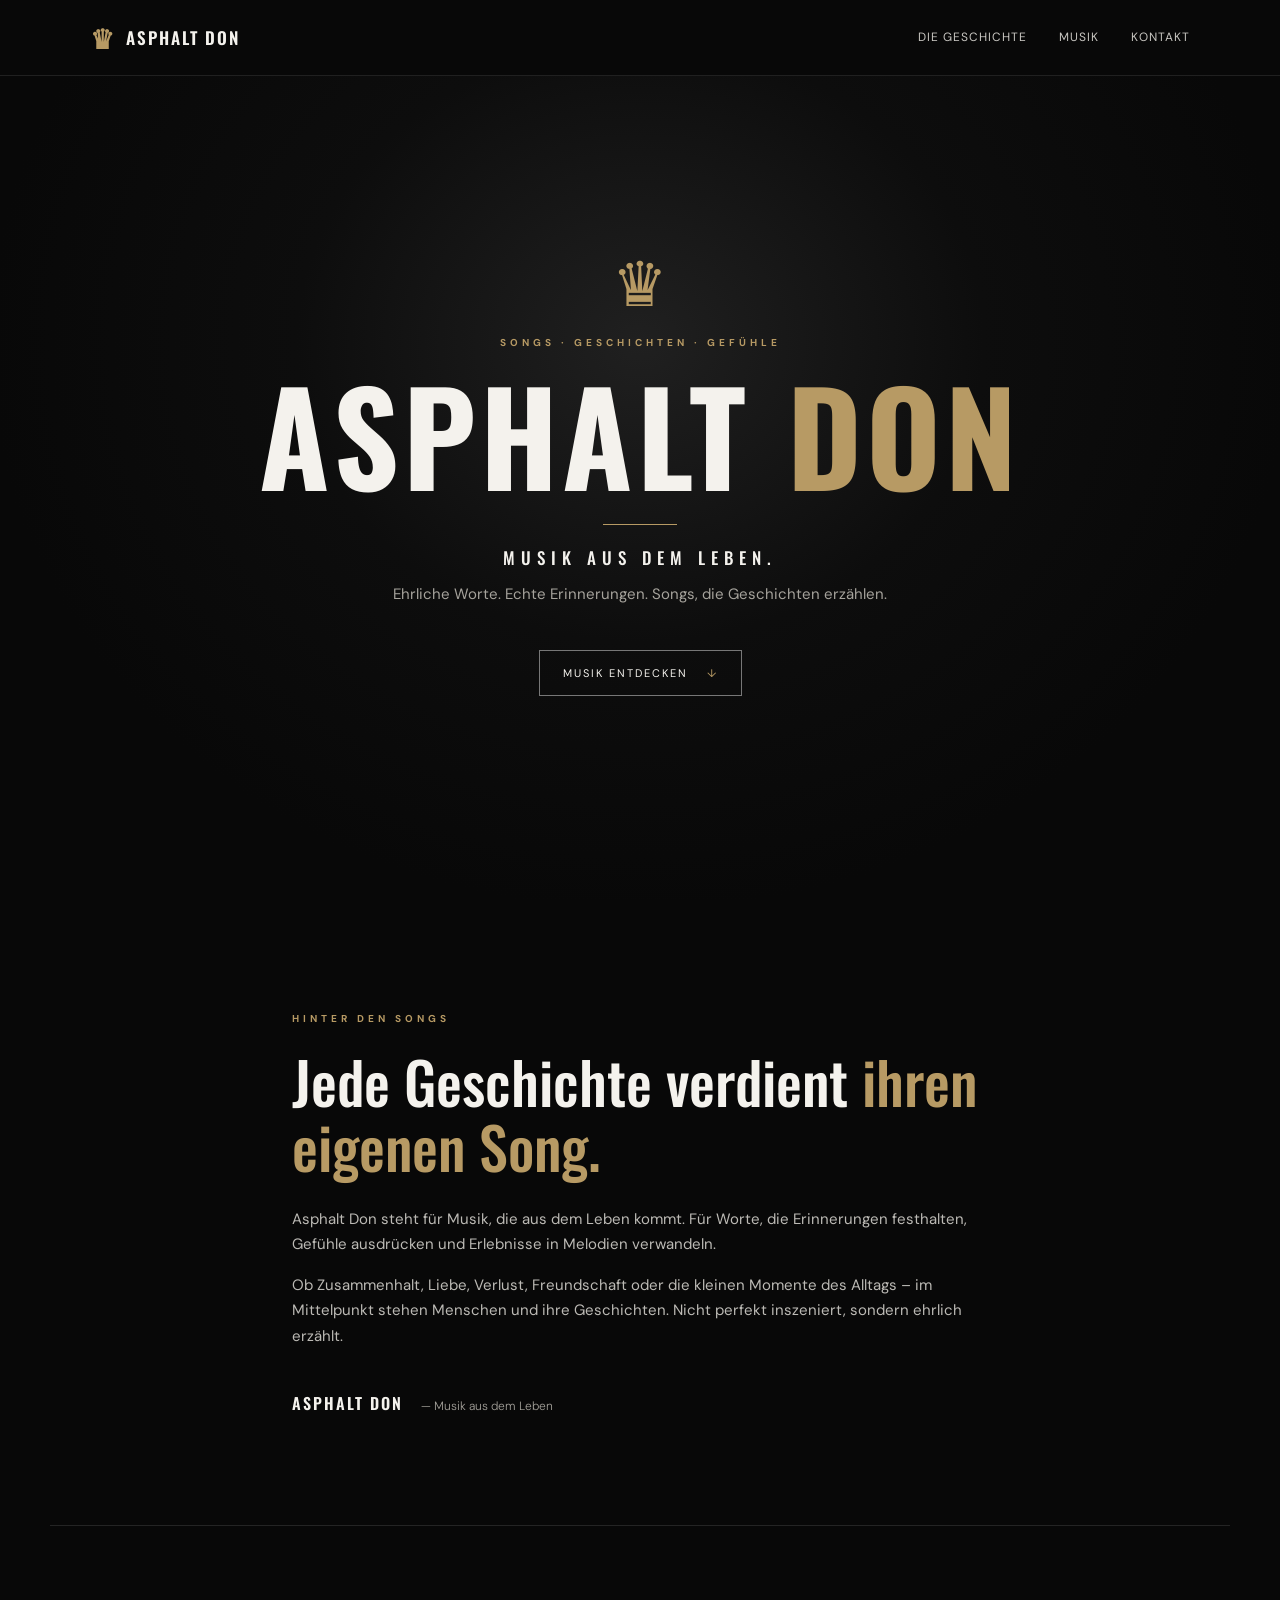
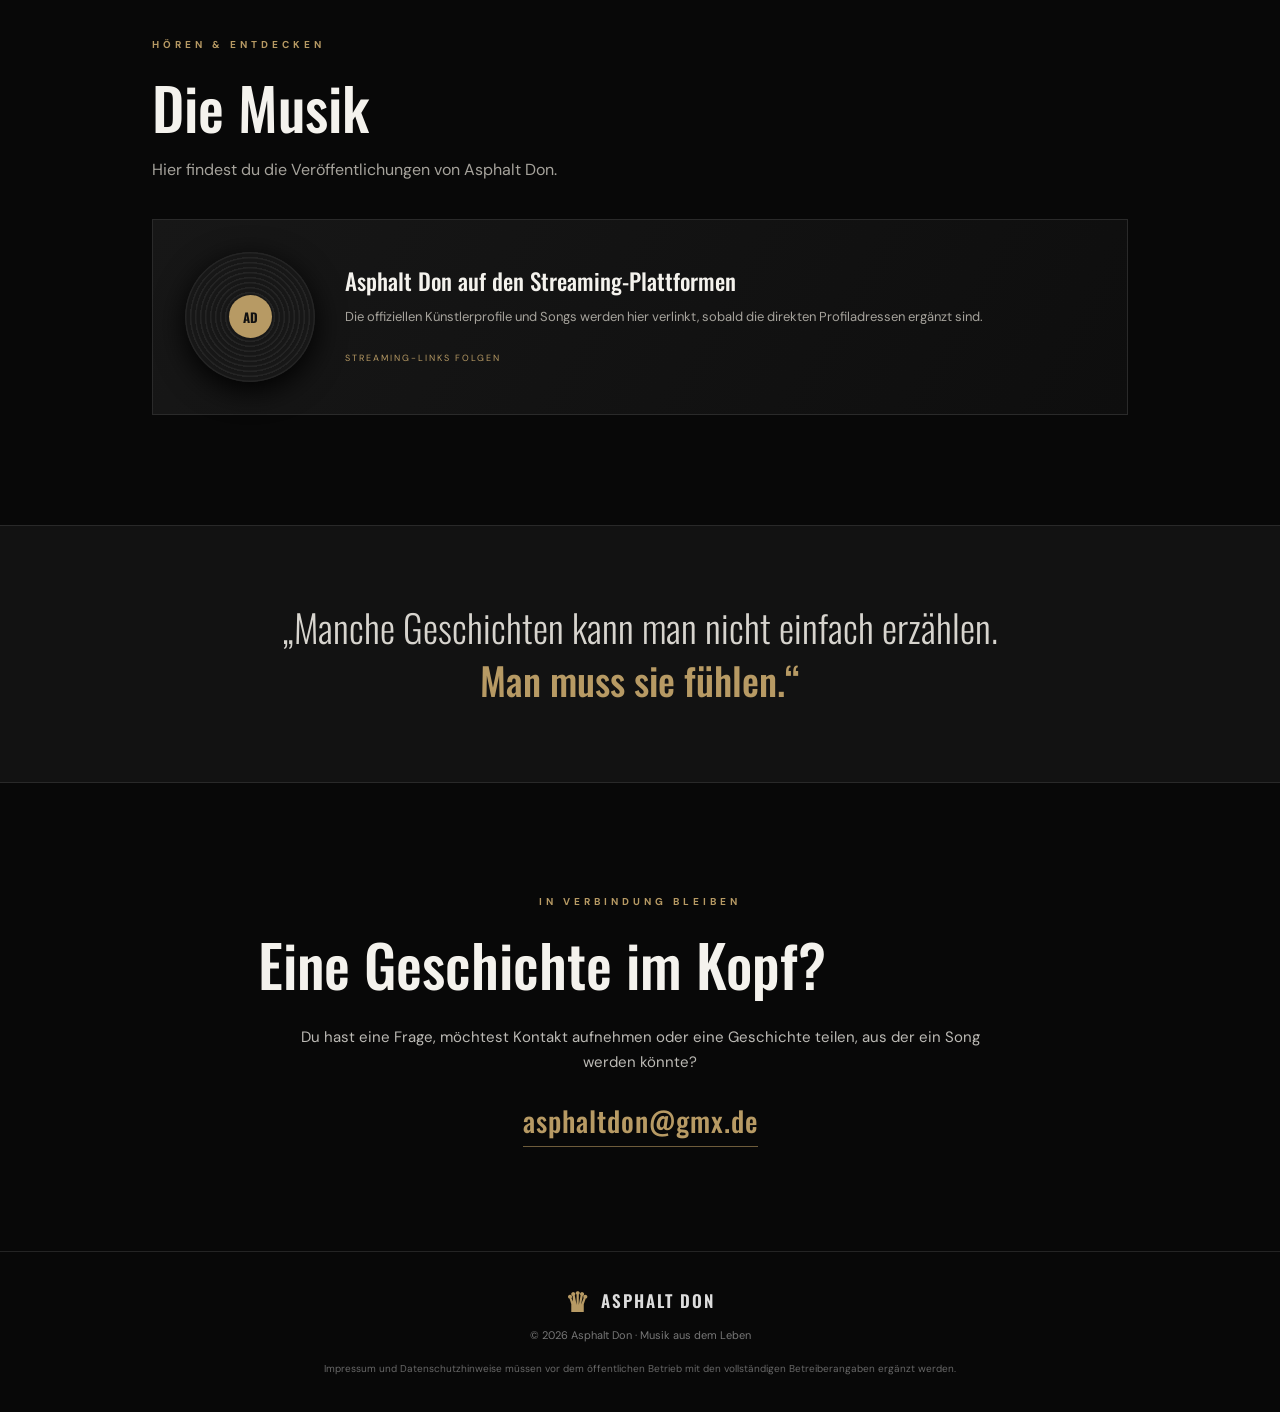
==== index.html @ 59b5da38 "Add files via upload" ====
<!doctype html>
<html lang="de">
<head>
  <meta charset="utf-8">
  <meta name="viewport" content="width=device-width, initial-scale=1">
  <title>Asphalt Don – Musik aus dem Leben</title>
  <meta name="description" content="Asphalt Don – Musik aus dem Leben. Ehrliche deutsche Songs über Geschichten, Menschen, Erinnerungen und das echte Leben.">
  <meta name="robots" content="index,follow">
  <meta name="theme-color" content="#080808">
  <link rel="canonical" href="https://DEINE-DOMAIN.de/">
  <link rel="stylesheet" href="style.css">
  <meta property="og:type" content="website">
  <meta property="og:title" content="Asphalt Don – Musik aus dem Leben">
  <meta property="og:description" content="Ehrliche Songs. Echte Geschichten. Musik aus dem Leben.">
  <meta property="og:locale" content="de_DE">
  <script type="application/ld+json">
  {
    "@context": "https://schema.org",
    "@type": "MusicGroup",
    "name": "Asphalt Don",
    "description": "Deutsche Songs und Songwriting – Musik aus dem Leben.",
    "email": "asphaltdon@gmx.de"
  }
  </script>
</head>
<body>
  <header class="topbar">
    <a class="brand" href="#start" aria-label="Asphalt Don Startseite">
      <span class="crown" aria-hidden="true">♛</span><span>ASPHALT DON</span>
    </a>
    <nav aria-label="Hauptnavigation">
      <a href="#geschichte">Die Geschichte</a>
      <a href="#musik">Musik</a>
      <a href="#kontakt">Kontakt</a>
    </nav>
  </header>

  <main>
    <section class="hero" id="start">
      <div class="hero-mark" aria-hidden="true">♛</div>
      <p class="eyebrow">SONGS · GESCHICHTEN · GEFÜHLE</p>
      <h1>ASPHALT <span>DON</span></h1>
      <div class="rule"></div>
      <p class="claim">MUSIK AUS DEM LEBEN.</p>
      <p class="intro">Ehrliche Worte. Echte Erinnerungen. Songs, die Geschichten erzählen.</p>
      <a class="outline-button" href="#musik">Musik entdecken <span>↓</span></a>
    </section>

    <section class="story section" id="geschichte">
      <p class="eyebrow">HINTER DEN SONGS</p>
      <h2>Jede Geschichte verdient <em>ihren eigenen Song.</em></h2>
      <p>Asphalt Don steht für Musik, die aus dem Leben kommt. Für Worte, die Erinnerungen festhalten, Gefühle ausdrücken und Erlebnisse in Melodien verwandeln.</p>
      <p>Ob Zusammenhalt, Liebe, Verlust, Freundschaft oder die kleinen Momente des Alltags – im Mittelpunkt stehen Menschen und ihre Geschichten. Nicht perfekt inszeniert, sondern ehrlich erzählt.</p>
      <div class="signature">ASPHALT DON <span>— Musik aus dem Leben</span></div>
    </section>

    <section class="music section" id="musik">
      <p class="eyebrow">HÖREN & ENTDECKEN</p>
      <h2>Die Musik</h2>
      <p class="section-lead">Hier findest du die Veröffentlichungen von Asphalt Don.</p>
      <div class="music-panel">
        <div class="vinyl" aria-hidden="true"><span>AD</span></div>
        <div>
          <h3>Asphalt Don auf den Streaming-Plattformen</h3>
          <p>Die offiziellen Künstlerprofile und Songs werden hier verlinkt, sobald die direkten Profiladressen ergänzt sind.</p>
          <span class="coming">STREAMING-LINKS FOLGEN</span>
        </div>
      </div>
    </section>

    <section class="quote-band">
      <p>„Manche Geschichten kann man nicht einfach erzählen.<br><strong>Man muss sie fühlen.“</strong></p>
    </section>

    <section class="contact section" id="kontakt">
      <p class="eyebrow">IN VERBINDUNG BLEIBEN</p>
      <h2>Eine Geschichte im Kopf?</h2>
      <p>Du hast eine Frage, möchtest Kontakt aufnehmen oder eine Geschichte teilen, aus der ein Song werden könnte?</p>
      <a class="mail-link" href="mailto:asphaltdon@gmx.de">asphaltdon@gmx.de</a>
    </section>
  </main>

  <footer>
    <a class="brand footer-brand" href="#start"><span class="crown">♛</span><span>ASPHALT DON</span></a>
    <p>© <span id="year">2026</span> Asphalt Don · Musik aus dem Leben</p>
    <p class="footer-note">Impressum und Datenschutzhinweise müssen vor dem öffentlichen Betrieb mit den vollständigen Betreiberangaben ergänzt werden.</p>
  </footer>
  <script>document.getElementById("year").textContent = new Date().getFullYear();</script>
</body>
</html>
---- style.css ----
@import url('https://fonts.googleapis.com/css2?family=DM+Sans:wght@300;400;500;600;700&family=Oswald:wght@400;500;600;700&display=swap');
:root{color-scheme:dark;--bg:#080808;--panel:#111;--white:#f4f2ed;--muted:#a6a39c;--line:#343434;--gold:#b79a64}
*{box-sizing:border-box}html{scroll-behavior:smooth}body{margin:0;background:var(--bg);color:var(--white);font-family:"DM Sans",Arial,sans-serif;line-height:1.7}
a{color:inherit;text-decoration:none}.topbar{height:76px;padding:0 7vw;display:flex;align-items:center;justify-content:space-between;border-bottom:1px solid #202020;background:#080808;position:absolute;top:0;left:0;right:0;z-index:2}
.brand{display:flex;align-items:center;gap:10px;font:600 17px "Oswald",sans-serif;letter-spacing:2px}.crown{color:var(--gold);font-size:27px;line-height:1}
nav{display:flex;gap:32px;font-size:12px;letter-spacing:1px;text-transform:uppercase;color:#c8c6c1}nav a:hover,.mail-link:hover{color:var(--gold)}
.hero{min-height:760px;height:100vh;max-height:980px;display:flex;flex-direction:column;align-items:center;justify-content:center;text-align:center;padding:120px 24px 70px;background:radial-gradient(ellipse at 50% 38%,#202020 0%,#0d0d0d 38%,#080808 72%)}
.hero-mark{font-size:62px;color:var(--gold);line-height:1;margin-bottom:18px}.eyebrow{font-size:10px;letter-spacing:4px;color:var(--gold);font-weight:700;margin:0 0 22px}
h1,h2,h3,p{margin-top:0}h1{font:700 clamp(56px,10vw,132px)/.95 "Oswald",sans-serif;letter-spacing:4px;margin:0}h1 span{color:var(--gold)}.rule{width:74px;height:1px;background:var(--gold);margin:30px auto 20px}.claim{font:500 17px "Oswald",sans-serif;letter-spacing:6px;margin-bottom:12px}.intro{color:var(--muted);font-size:15px;max-width:520px}
.outline-button{margin-top:27px;border:1px solid #777;padding:13px 23px;font-size:11px;letter-spacing:2px;text-transform:uppercase;transition:.2s}.outline-button:hover{border-color:var(--gold);color:var(--gold)}.outline-button span{padding-left:14px;color:var(--gold)}
.section{padding:110px max(8vw,24px);max-width:1180px;margin:auto}.story{max-width:900px}.section h2{font:500 clamp(34px,5vw,58px)/1.12 "Oswald",sans-serif;max-width:780px;margin-bottom:28px}.section h2 em{font-style:normal;color:var(--gold)}.story>p:not(.eyebrow),.contact>p:not(.eyebrow){max-width:730px;color:#bcbab5;font-size:15px}
.signature{margin-top:42px;font:600 16px "Oswald",sans-serif;letter-spacing:2px}.signature span{font:300 12px "DM Sans",sans-serif;letter-spacing:0;color:var(--muted);margin-left:12px}
.music{border-top:1px solid #242424}.section-lead{color:var(--muted);margin-top:-12px;margin-bottom:35px}.music-panel{display:flex;align-items:center;gap:30px;padding:32px;background:linear-gradient(120deg,#171717,#0e0e0e);border:1px solid #2a2a2a}.vinyl{width:130px;height:130px;flex:none;border-radius:50%;background:repeating-radial-gradient(circle,#171717 0 3px,#242424 4px 5px);display:grid;place-items:center;box-shadow:0 8px 30px #000}.vinyl span{width:43px;height:43px;border-radius:50%;background:var(--gold);color:#111;display:grid;place-items:center;font:700 13px "Oswald",sans-serif}.music-panel h3{font:500 23px "Oswald",sans-serif;margin:0 0 8px}.music-panel p{color:var(--muted);font-size:13px;margin-bottom:13px}.coming{font-size:9px;letter-spacing:2px;color:var(--gold)}
.quote-band{text-align:center;padding:75px 20px;background:#121212;border-top:1px solid #292929;border-bottom:1px solid #292929}.quote-band p{font:300 clamp(23px,4vw,38px)/1.4 "Oswald",sans-serif;color:#d7d4ce;margin:0}.quote-band strong{color:var(--gold);font-weight:500}
.contact{text-align:center}.contact>p:not(.eyebrow){margin:0 auto 24px}.mail-link{font:500 clamp(19px,3vw,28px) "Oswald",sans-serif;letter-spacing:1px;color:var(--gold);border-bottom:1px solid #6e5c3b;padding-bottom:5px}
footer{border-top:1px solid #242424;padding:35px 7vw;text-align:center;color:#777;font-size:11px}footer p{margin:12px 0 0}.footer-brand{justify-content:center;color:#ddd}.footer-note{font-size:10px;max-width:680px;margin:15px auto 0;color:#686868}
@media(max-width:650px){.topbar{height:66px;padding:0 20px}nav{gap:13px;font-size:9px}.brand{font-size:14px;letter-spacing:1px}.crown{font-size:22px}.hero{min-height:690px}.section{padding:78px 24px}.music-panel{align-items:flex-start;gap:18px;padding:22px}.vinyl{width:76px;height:76px}.vinyl span{width:29px;height:29px;font-size:10px}.music-panel h3{font-size:19px}.signature span{display:block;margin:7px 0 0}}
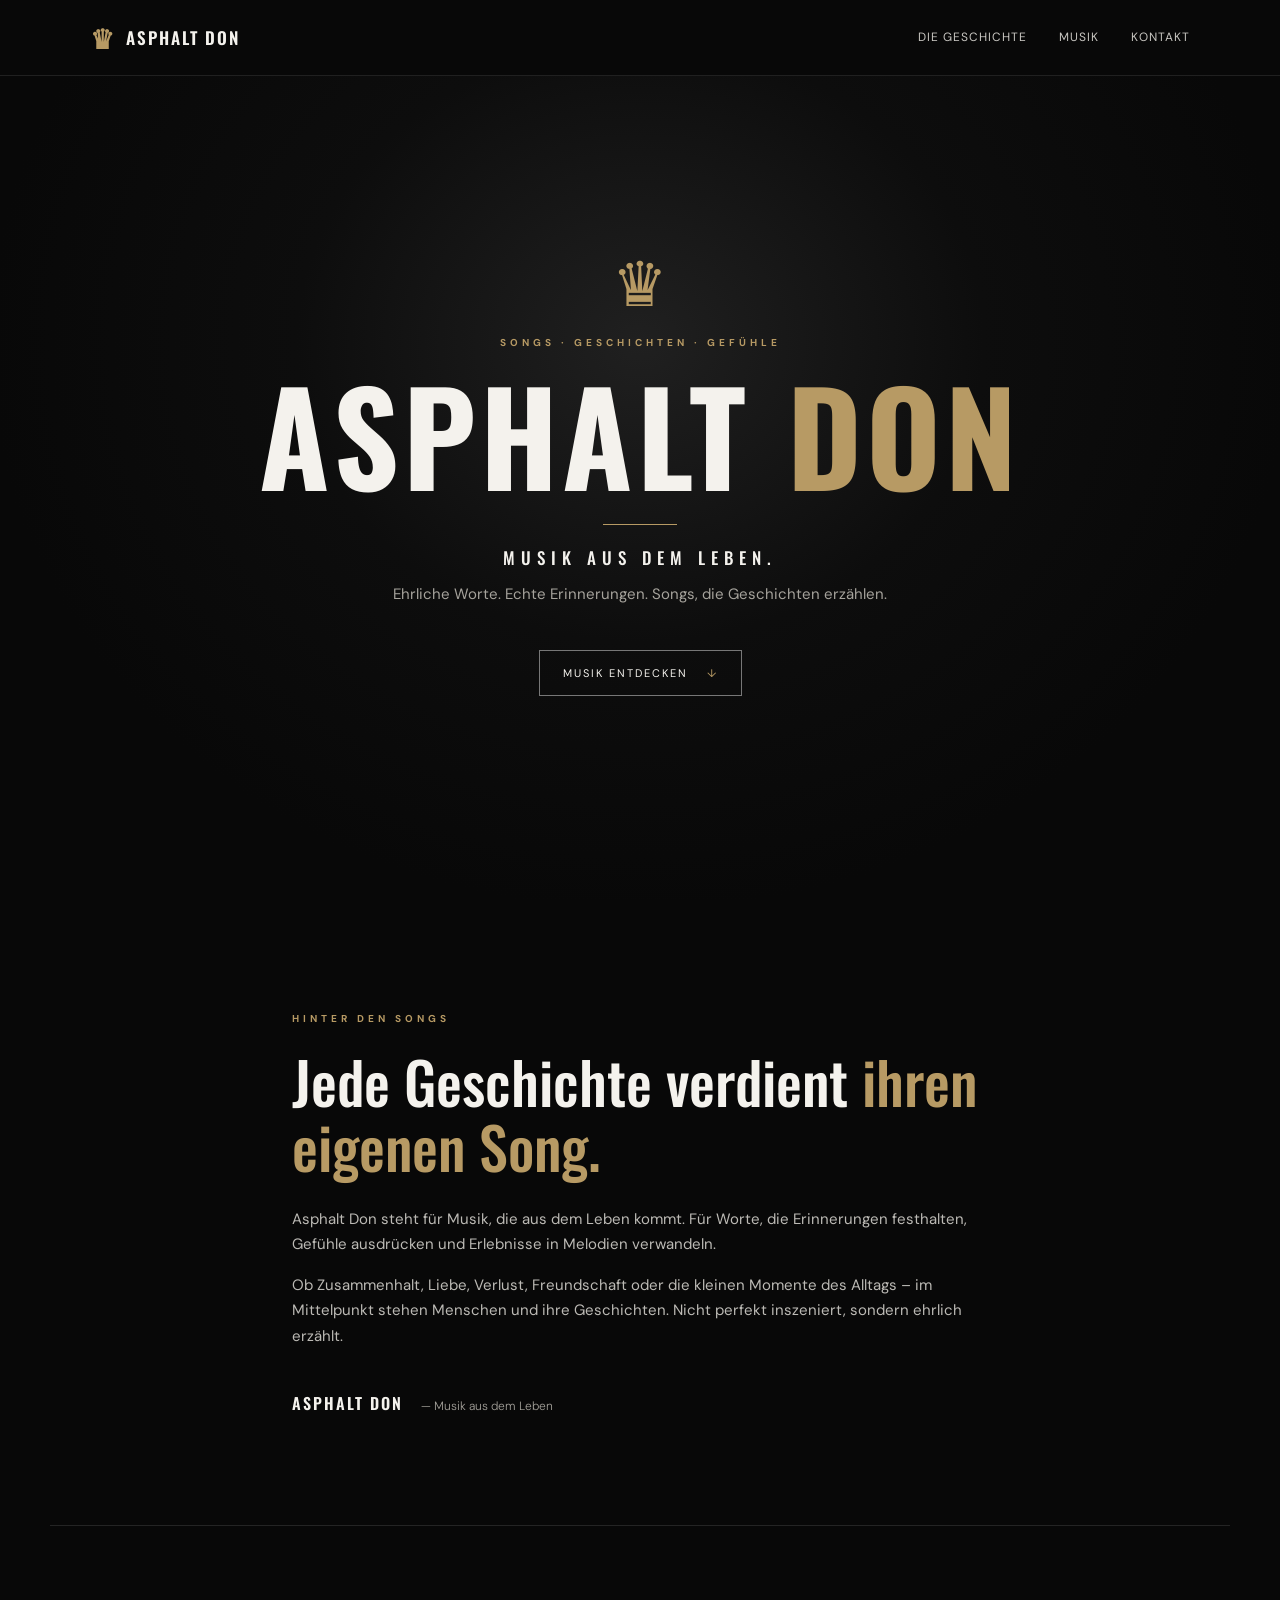
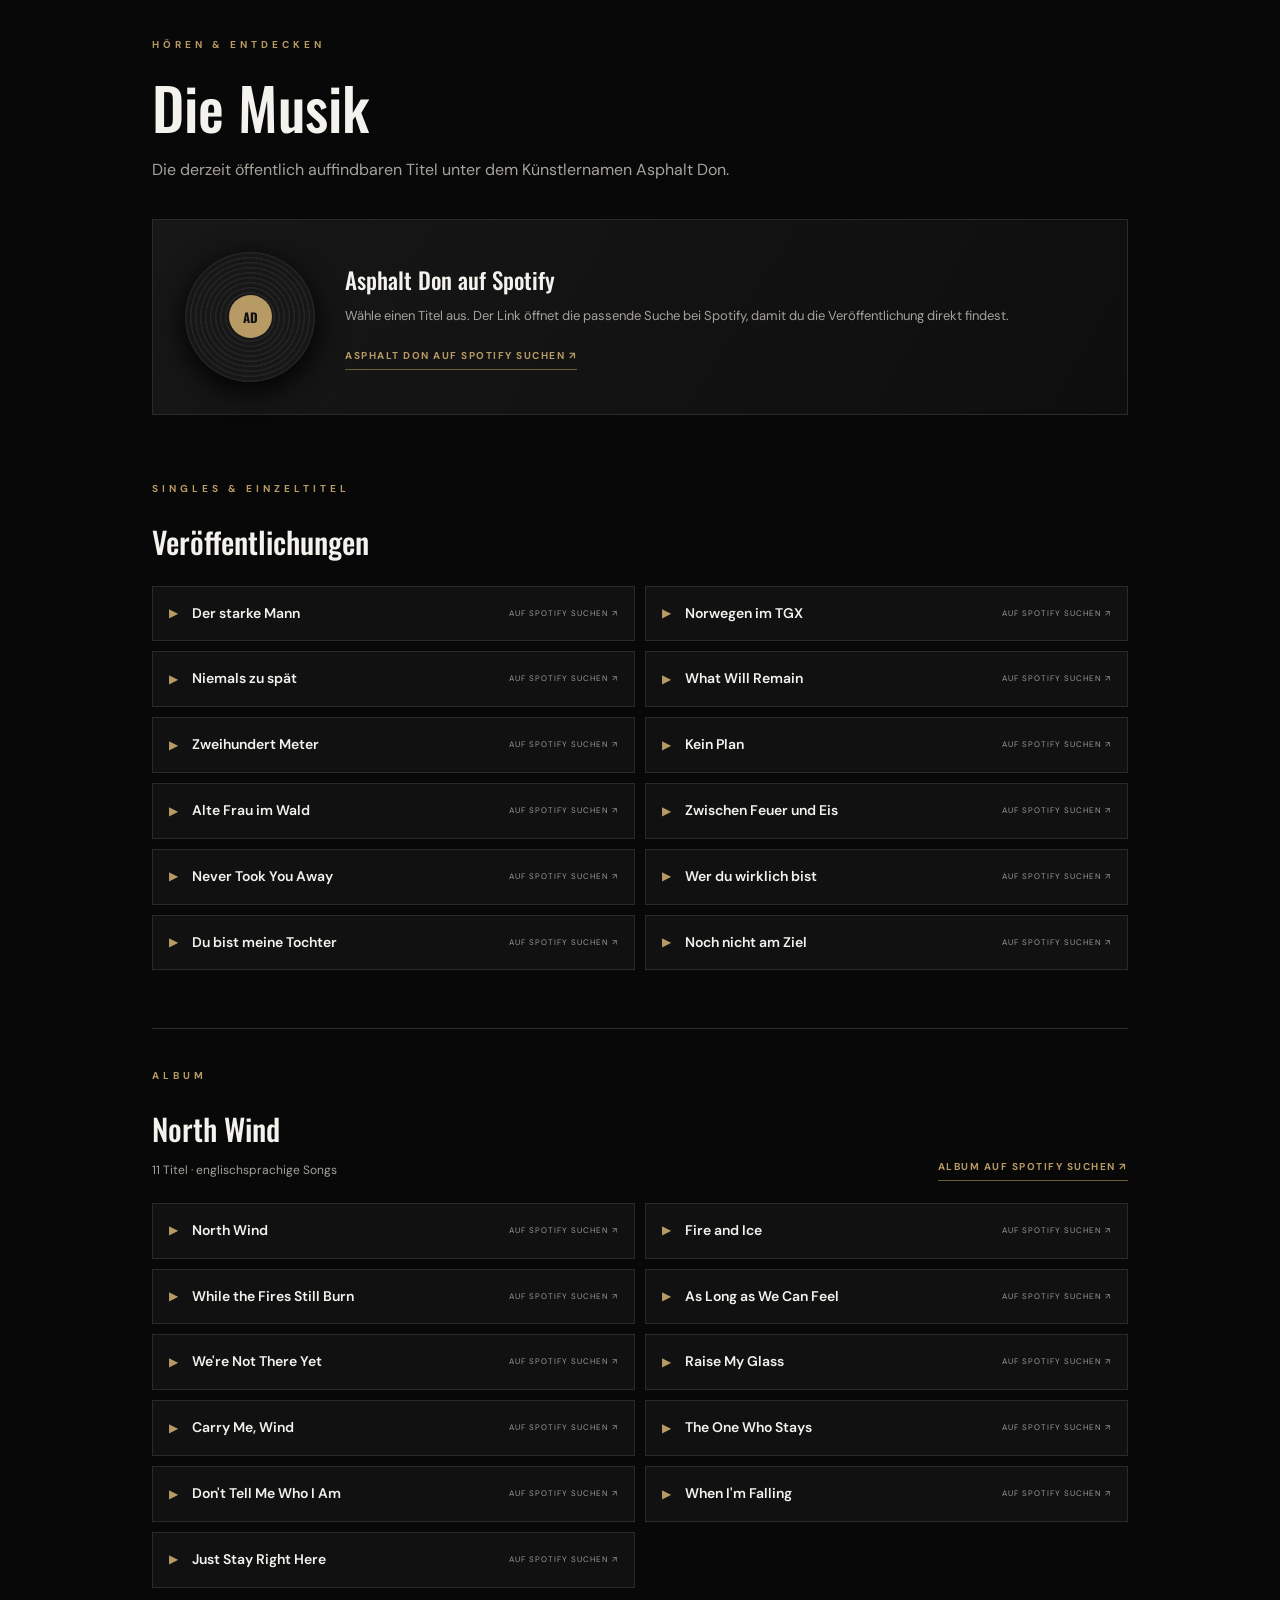
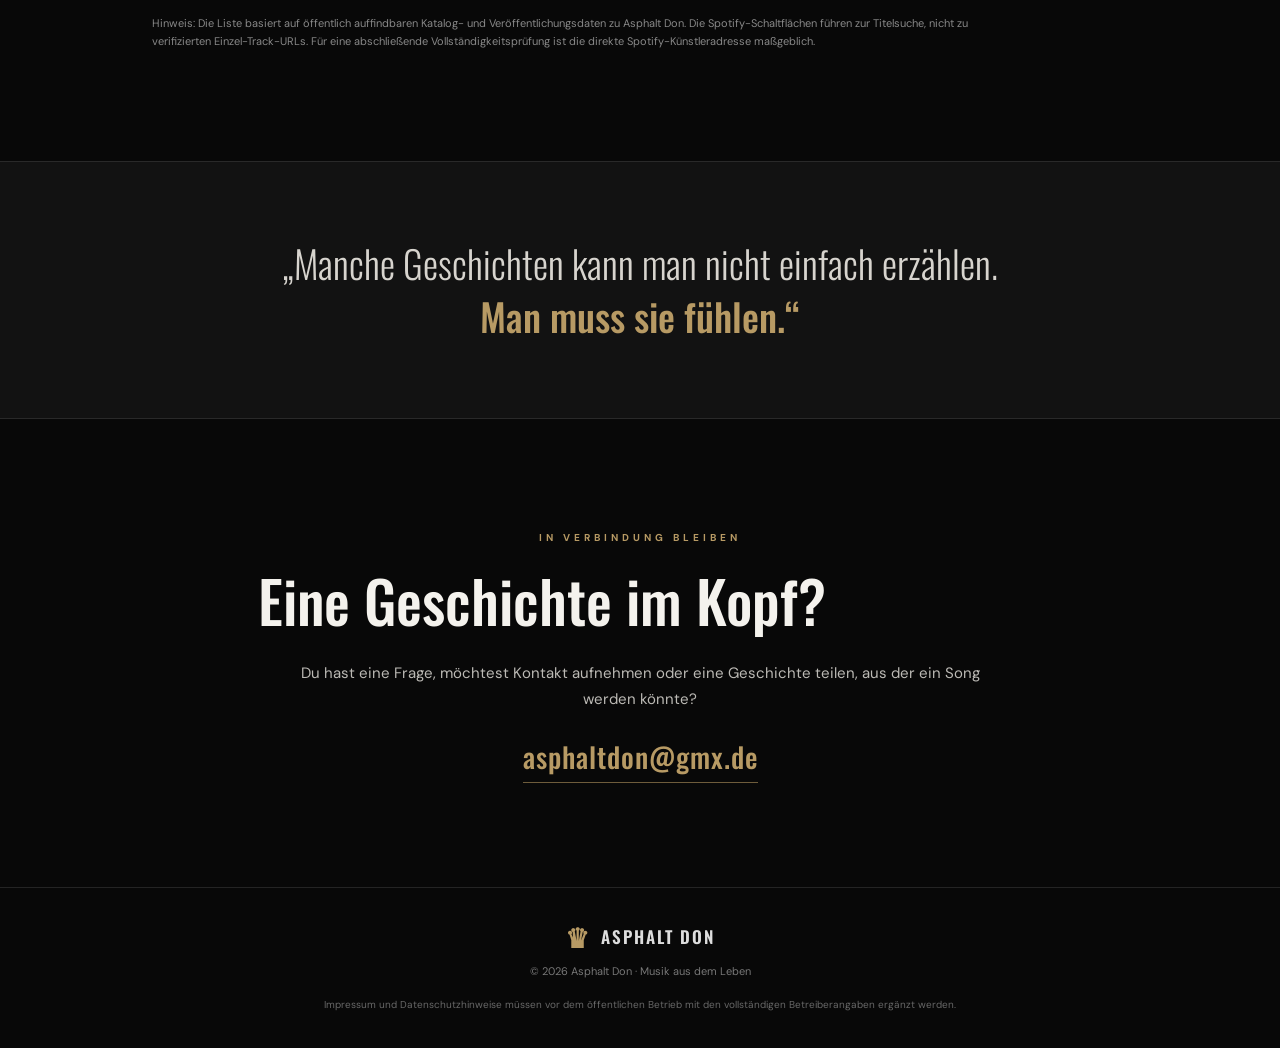
==== commit 7a674262: "Add files via upload" ====
--- a/index.html
+++ b/index.html
@@ -3,15 +3,16 @@
 <head>
   <meta charset="utf-8">
   <meta name="viewport" content="width=device-width, initial-scale=1">
-  <title>Asphalt Don – Musik aus dem Leben</title>
-  <meta name="description" content="Asphalt Don – Musik aus dem Leben. Ehrliche deutsche Songs über Geschichten, Menschen, Erinnerungen und das echte Leben.">
+  <title>Asphalt Don – Musik aus dem Leben | Songs & Veröffentlichungen</title>
+  <meta name="description" content="Entdecke die Songs und Veröffentlichungen von Asphalt Don. Ehrliche deutsche und englische Musik aus dem Leben – jetzt auf Spotify suchen.">
   <meta name="robots" content="index,follow">
   <meta name="theme-color" content="#080808">
-  <link rel="canonical" href="https://DEINE-DOMAIN.de/">
+  <link rel="canonical" href="https://asphalt-don-website.onrender.com/">
   <link rel="stylesheet" href="style.css">
   <meta property="og:type" content="website">
   <meta property="og:title" content="Asphalt Don – Musik aus dem Leben">
-  <meta property="og:description" content="Ehrliche Songs. Echte Geschichten. Musik aus dem Leben.">
+  <meta property="og:description" content="Alle gefundenen Songs und Veröffentlichungen von Asphalt Don.">
+  <meta property="og:url" content="https://asphalt-don-website.onrender.com/">
   <meta property="og:locale" content="de_DE">
   <script type="application/ld+json">
   {
@@ -19,7 +20,8 @@
     "@type": "MusicGroup",
     "name": "Asphalt Don",
     "description": "Deutsche Songs und Songwriting – Musik aus dem Leben.",
-    "email": "asphaltdon@gmx.de"
+    "email": "asphaltdon@gmx.de",
+    "url": "https://asphalt-don-website.onrender.com/"
   }
   </script>
 </head>
@@ -57,15 +59,59 @@
     <section class="music section" id="musik">
       <p class="eyebrow">HÖREN & ENTDECKEN</p>
       <h2>Die Musik</h2>
-      <p class="section-lead">Hier findest du die Veröffentlichungen von Asphalt Don.</p>
+      <p class="section-lead">Die derzeit öffentlich auffindbaren Titel unter dem Künstlernamen Asphalt Don.</p>
       <div class="music-panel">
         <div class="vinyl" aria-hidden="true"><span>AD</span></div>
         <div>
-          <h3>Asphalt Don auf den Streaming-Plattformen</h3>
-          <p>Die offiziellen Künstlerprofile und Songs werden hier verlinkt, sobald die direkten Profiladressen ergänzt sind.</p>
-          <span class="coming">STREAMING-LINKS FOLGEN</span>
+          <h3>Asphalt Don auf Spotify</h3>
+          <p>Wähle einen Titel aus. Der Link öffnet die passende Suche bei Spotify, damit du die Veröffentlichung direkt findest.</p>
+          <a class="spotify-main" href="https://open.spotify.com/search/Asphalt%20Don%20" target="_blank" rel="noopener noreferrer">ASPHALT DON AUF SPOTIFY SUCHEN ↗</a>
         </div>
       </div>
+
+      <div class="catalogue-heading">
+        <p class="eyebrow">SINGLES & EINZELTITEL</p>
+        <h3>Veröffentlichungen</h3>
+      </div>
+      <div class="track-grid">
+        <a class="track-card" href="https://open.spotify.com/search/Asphalt%20Don%20Der%20starke%20Mann" target="_blank" rel="noopener noreferrer"><span class="track-play">▶</span><span class="track-name">Der starke Mann</span><span class="track-action">AUF SPOTIFY SUCHEN ↗</span></a>
+        <a class="track-card" href="https://open.spotify.com/search/Asphalt%20Don%20Norwegen%20im%20TGX" target="_blank" rel="noopener noreferrer"><span class="track-play">▶</span><span class="track-name">Norwegen im TGX</span><span class="track-action">AUF SPOTIFY SUCHEN ↗</span></a>
+        <a class="track-card" href="https://open.spotify.com/search/Asphalt%20Don%20Niemals%20zu%20sp%C3%A4t" target="_blank" rel="noopener noreferrer"><span class="track-play">▶</span><span class="track-name">Niemals zu spät</span><span class="track-action">AUF SPOTIFY SUCHEN ↗</span></a>
+        <a class="track-card" href="https://open.spotify.com/search/Asphalt%20Don%20What%20Will%20Remain" target="_blank" rel="noopener noreferrer"><span class="track-play">▶</span><span class="track-name">What Will Remain</span><span class="track-action">AUF SPOTIFY SUCHEN ↗</span></a>
+        <a class="track-card" href="https://open.spotify.com/search/Asphalt%20Don%20Zweihundert%20Meter" target="_blank" rel="noopener noreferrer"><span class="track-play">▶</span><span class="track-name">Zweihundert Meter</span><span class="track-action">AUF SPOTIFY SUCHEN ↗</span></a>
+        <a class="track-card" href="https://open.spotify.com/search/Asphalt%20Don%20Kein%20Plan" target="_blank" rel="noopener noreferrer"><span class="track-play">▶</span><span class="track-name">Kein Plan</span><span class="track-action">AUF SPOTIFY SUCHEN ↗</span></a>
+        <a class="track-card" href="https://open.spotify.com/search/Asphalt%20Don%20Alte%20Frau%20im%20Wald" target="_blank" rel="noopener noreferrer"><span class="track-play">▶</span><span class="track-name">Alte Frau im Wald</span><span class="track-action">AUF SPOTIFY SUCHEN ↗</span></a>
+        <a class="track-card" href="https://open.spotify.com/search/Asphalt%20Don%20Zwischen%20Feuer%20und%20Eis" target="_blank" rel="noopener noreferrer"><span class="track-play">▶</span><span class="track-name">Zwischen Feuer und Eis</span><span class="track-action">AUF SPOTIFY SUCHEN ↗</span></a>
+        <a class="track-card" href="https://open.spotify.com/search/Asphalt%20Don%20Never%20Took%20You%20Away" target="_blank" rel="noopener noreferrer"><span class="track-play">▶</span><span class="track-name">Never Took You Away</span><span class="track-action">AUF SPOTIFY SUCHEN ↗</span></a>
+        <a class="track-card" href="https://open.spotify.com/search/Asphalt%20Don%20Wer%20du%20wirklich%20bist" target="_blank" rel="noopener noreferrer"><span class="track-play">▶</span><span class="track-name">Wer du wirklich bist</span><span class="track-action">AUF SPOTIFY SUCHEN ↗</span></a>
+        <a class="track-card" href="https://open.spotify.com/search/Asphalt%20Don%20Du%20bist%20meine%20Tochter" target="_blank" rel="noopener noreferrer"><span class="track-play">▶</span><span class="track-name">Du bist meine Tochter</span><span class="track-action">AUF SPOTIFY SUCHEN ↗</span></a>
+        <a class="track-card" href="https://open.spotify.com/search/Asphalt%20Don%20Noch%20nicht%20am%20Ziel" target="_blank" rel="noopener noreferrer"><span class="track-play">▶</span><span class="track-name">Noch nicht am Ziel</span><span class="track-action">AUF SPOTIFY SUCHEN ↗</span></a>
+      </div>
+
+      <div class="album-block">
+        <div class="album-heading">
+          <div>
+            <p class="eyebrow">ALBUM</p>
+            <h3>North Wind</h3>
+            <p>11 Titel · englischsprachige Songs</p>
+          </div>
+          <a class="spotify-main" href="https://open.spotify.com/search/Asphalt%20Don%20North%20Wind" target="_blank" rel="noopener noreferrer">ALBUM AUF SPOTIFY SUCHEN ↗</a>
+        </div>
+        <div class="track-grid album-tracks">
+          <a class="track-card" href="https://open.spotify.com/search/Asphalt%20Don%20North%20Wind" target="_blank" rel="noopener noreferrer"><span class="track-play">▶</span><span class="track-name">North Wind</span><span class="track-action">AUF SPOTIFY SUCHEN ↗</span></a>
+          <a class="track-card" href="https://open.spotify.com/search/Asphalt%20Don%20Fire%20and%20Ice" target="_blank" rel="noopener noreferrer"><span class="track-play">▶</span><span class="track-name">Fire and Ice</span><span class="track-action">AUF SPOTIFY SUCHEN ↗</span></a>
+          <a class="track-card" href="https://open.spotify.com/search/Asphalt%20Don%20While%20the%20Fires%20Still%20Burn" target="_blank" rel="noopener noreferrer"><span class="track-play">▶</span><span class="track-name">While the Fires Still Burn</span><span class="track-action">AUF SPOTIFY SUCHEN ↗</span></a>
+          <a class="track-card" href="https://open.spotify.com/search/Asphalt%20Don%20As%20Long%20as%20We%20Can%20Feel" target="_blank" rel="noopener noreferrer"><span class="track-play">▶</span><span class="track-name">As Long as We Can Feel</span><span class="track-action">AUF SPOTIFY SUCHEN ↗</span></a>
+          <a class="track-card" href="https://open.spotify.com/search/Asphalt%20Don%20We%27re%20Not%20There%20Yet" target="_blank" rel="noopener noreferrer"><span class="track-play">▶</span><span class="track-name">We're Not There Yet</span><span class="track-action">AUF SPOTIFY SUCHEN ↗</span></a>
+          <a class="track-card" href="https://open.spotify.com/search/Asphalt%20Don%20Raise%20My%20Glass" target="_blank" rel="noopener noreferrer"><span class="track-play">▶</span><span class="track-name">Raise My Glass</span><span class="track-action">AUF SPOTIFY SUCHEN ↗</span></a>
+          <a class="track-card" href="https://open.spotify.com/search/Asphalt%20Don%20Carry%20Me%2C%20Wind" target="_blank" rel="noopener noreferrer"><span class="track-play">▶</span><span class="track-name">Carry Me, Wind</span><span class="track-action">AUF SPOTIFY SUCHEN ↗</span></a>
+          <a class="track-card" href="https://open.spotify.com/search/Asphalt%20Don%20The%20One%20Who%20Stays" target="_blank" rel="noopener noreferrer"><span class="track-play">▶</span><span class="track-name">The One Who Stays</span><span class="track-action">AUF SPOTIFY SUCHEN ↗</span></a>
+          <a class="track-card" href="https://open.spotify.com/search/Asphalt%20Don%20Don%27t%20Tell%20Me%20Who%20I%20Am" target="_blank" rel="noopener noreferrer"><span class="track-play">▶</span><span class="track-name">Don't Tell Me Who I Am</span><span class="track-action">AUF SPOTIFY SUCHEN ↗</span></a>
+          <a class="track-card" href="https://open.spotify.com/search/Asphalt%20Don%20When%20I%27m%20Falling" target="_blank" rel="noopener noreferrer"><span class="track-play">▶</span><span class="track-name">When I'm Falling</span><span class="track-action">AUF SPOTIFY SUCHEN ↗</span></a>
+          <a class="track-card" href="https://open.spotify.com/search/Asphalt%20Don%20Just%20Stay%20Right%20Here" target="_blank" rel="noopener noreferrer"><span class="track-play">▶</span><span class="track-name">Just Stay Right Here</span><span class="track-action">AUF SPOTIFY SUCHEN ↗</span></a>
+        </div>
+      </div>
+      <p class="catalogue-note">Hinweis: Die Liste basiert auf öffentlich auffindbaren Katalog- und Veröffentlichungsdaten zu Asphalt Don. Die Spotify-Schaltflächen führen zur Titelsuche, nicht zu verifizierten Einzel-Track-URLs. Für eine abschließende Vollständigkeitsprüfung ist die direkte Spotify-Künstleradresse maßgeblich.</p>
     </section>
 
     <section class="quote-band">
--- a/style.css
+++ b/style.css
@@ -10,8 +10,11 @@
 .outline-button{margin-top:27px;border:1px solid #777;padding:13px 23px;font-size:11px;letter-spacing:2px;text-transform:uppercase;transition:.2s}.outline-button:hover{border-color:var(--gold);color:var(--gold)}.outline-button span{padding-left:14px;color:var(--gold)}
 .section{padding:110px max(8vw,24px);max-width:1180px;margin:auto}.story{max-width:900px}.section h2{font:500 clamp(34px,5vw,58px)/1.12 "Oswald",sans-serif;max-width:780px;margin-bottom:28px}.section h2 em{font-style:normal;color:var(--gold)}.story>p:not(.eyebrow),.contact>p:not(.eyebrow){max-width:730px;color:#bcbab5;font-size:15px}
 .signature{margin-top:42px;font:600 16px "Oswald",sans-serif;letter-spacing:2px}.signature span{font:300 12px "DM Sans",sans-serif;letter-spacing:0;color:var(--muted);margin-left:12px}
-.music{border-top:1px solid #242424}.section-lead{color:var(--muted);margin-top:-12px;margin-bottom:35px}.music-panel{display:flex;align-items:center;gap:30px;padding:32px;background:linear-gradient(120deg,#171717,#0e0e0e);border:1px solid #2a2a2a}.vinyl{width:130px;height:130px;flex:none;border-radius:50%;background:repeating-radial-gradient(circle,#171717 0 3px,#242424 4px 5px);display:grid;place-items:center;box-shadow:0 8px 30px #000}.vinyl span{width:43px;height:43px;border-radius:50%;background:var(--gold);color:#111;display:grid;place-items:center;font:700 13px "Oswald",sans-serif}.music-panel h3{font:500 23px "Oswald",sans-serif;margin:0 0 8px}.music-panel p{color:var(--muted);font-size:13px;margin-bottom:13px}.coming{font-size:9px;letter-spacing:2px;color:var(--gold)}
+.music{border-top:1px solid #242424}.section-lead{color:var(--muted);margin-top:-12px;margin-bottom:35px}.music-panel{display:flex;align-items:center;gap:30px;padding:32px;background:linear-gradient(120deg,#171717,#0e0e0e);border:1px solid #2a2a2a}.vinyl{width:130px;height:130px;flex:none;border-radius:50%;background:repeating-radial-gradient(circle,#171717 0 3px,#242424 4px 5px);display:grid;place-items:center;box-shadow:0 8px 30px #000}.vinyl span{width:43px;height:43px;border-radius:50%;background:var(--gold);color:#111;display:grid;place-items:center;font:700 13px "Oswald",sans-serif}.music-panel h3{font:500 23px "Oswald",sans-serif;margin:0 0 8px}.music-panel p{color:var(--muted);font-size:13px;margin-bottom:13px}
+.spotify-main{display:inline-block;color:var(--gold);font-size:10px;font-weight:700;letter-spacing:1.5px;border-bottom:1px solid #6e5c3b;padding:5px 0}.catalogue-heading{margin:65px 0 22px}.catalogue-heading h3,.album-heading h3{font:500 30px "Oswald",sans-serif;margin:0}
+.track-grid{display:grid;grid-template-columns:repeat(2,minmax(0,1fr));gap:10px}.track-card{display:flex;align-items:center;gap:14px;padding:15px 16px;background:#111;border:1px solid #2a2a2a;transition:border-color .2s,background .2s}.track-card:hover{border-color:var(--gold);background:#171512}.track-play{color:var(--gold);font-size:12px}.track-name{font-size:14px;font-weight:600;flex:1}.track-action{font-size:8px;letter-spacing:1px;color:#999;white-space:nowrap}
+.album-block{margin-top:58px;padding-top:38px;border-top:1px solid #2b2b2b}.album-heading{display:flex;align-items:flex-end;justify-content:space-between;gap:20px;margin-bottom:22px}.album-heading p:not(.eyebrow){color:var(--muted);font-size:12px;margin:9px 0 0}.album-tracks{grid-template-columns:repeat(2,minmax(0,1fr))}.catalogue-note{margin:26px 0 0;color:#888;font-size:11px;max-width:850px}
 .quote-band{text-align:center;padding:75px 20px;background:#121212;border-top:1px solid #292929;border-bottom:1px solid #292929}.quote-band p{font:300 clamp(23px,4vw,38px)/1.4 "Oswald",sans-serif;color:#d7d4ce;margin:0}.quote-band strong{color:var(--gold);font-weight:500}
 .contact{text-align:center}.contact>p:not(.eyebrow){margin:0 auto 24px}.mail-link{font:500 clamp(19px,3vw,28px) "Oswald",sans-serif;letter-spacing:1px;color:var(--gold);border-bottom:1px solid #6e5c3b;padding-bottom:5px}
 footer{border-top:1px solid #242424;padding:35px 7vw;text-align:center;color:#777;font-size:11px}footer p{margin:12px 0 0}.footer-brand{justify-content:center;color:#ddd}.footer-note{font-size:10px;max-width:680px;margin:15px auto 0;color:#686868}
-@media(max-width:650px){.topbar{height:66px;padding:0 20px}nav{gap:13px;font-size:9px}.brand{font-size:14px;letter-spacing:1px}.crown{font-size:22px}.hero{min-height:690px}.section{padding:78px 24px}.music-panel{align-items:flex-start;gap:18px;padding:22px}.vinyl{width:76px;height:76px}.vinyl span{width:29px;height:29px;font-size:10px}.music-panel h3{font-size:19px}.signature span{display:block;margin:7px 0 0}}
+@media(max-width:700px){.topbar{height:66px;padding:0 20px}nav{gap:13px;font-size:9px}.brand{font-size:14px;letter-spacing:1px}.crown{font-size:22px}.hero{min-height:690px}.section{padding:78px 24px}.music-panel{align-items:flex-start;gap:18px;padding:22px}.vinyl{width:76px;height:76px}.vinyl span{width:29px;height:29px;font-size:10px}.music-panel h3{font-size:19px}.signature span{display:block;margin:7px 0 0}.track-grid,.album-tracks{grid-template-columns:1fr}.album-heading{align-items:flex-start;flex-direction:column}.track-action{font-size:7px}}
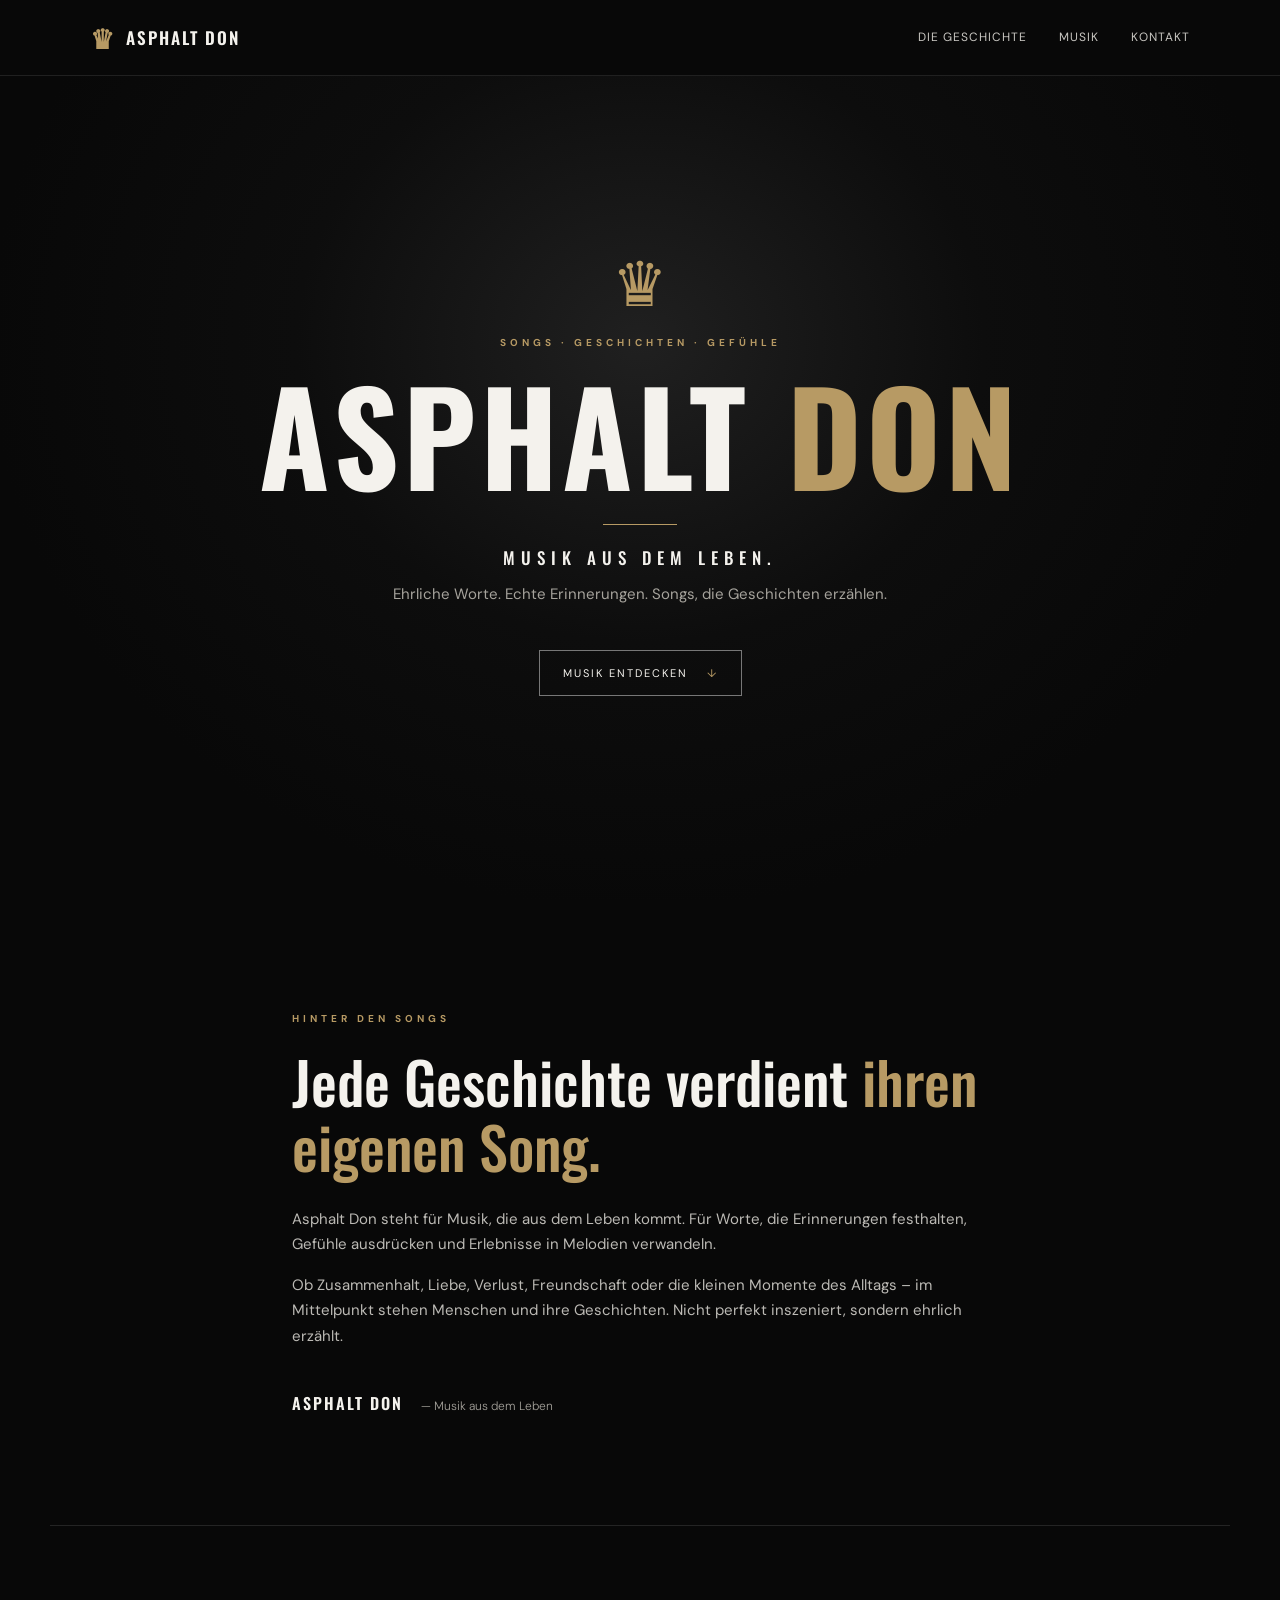
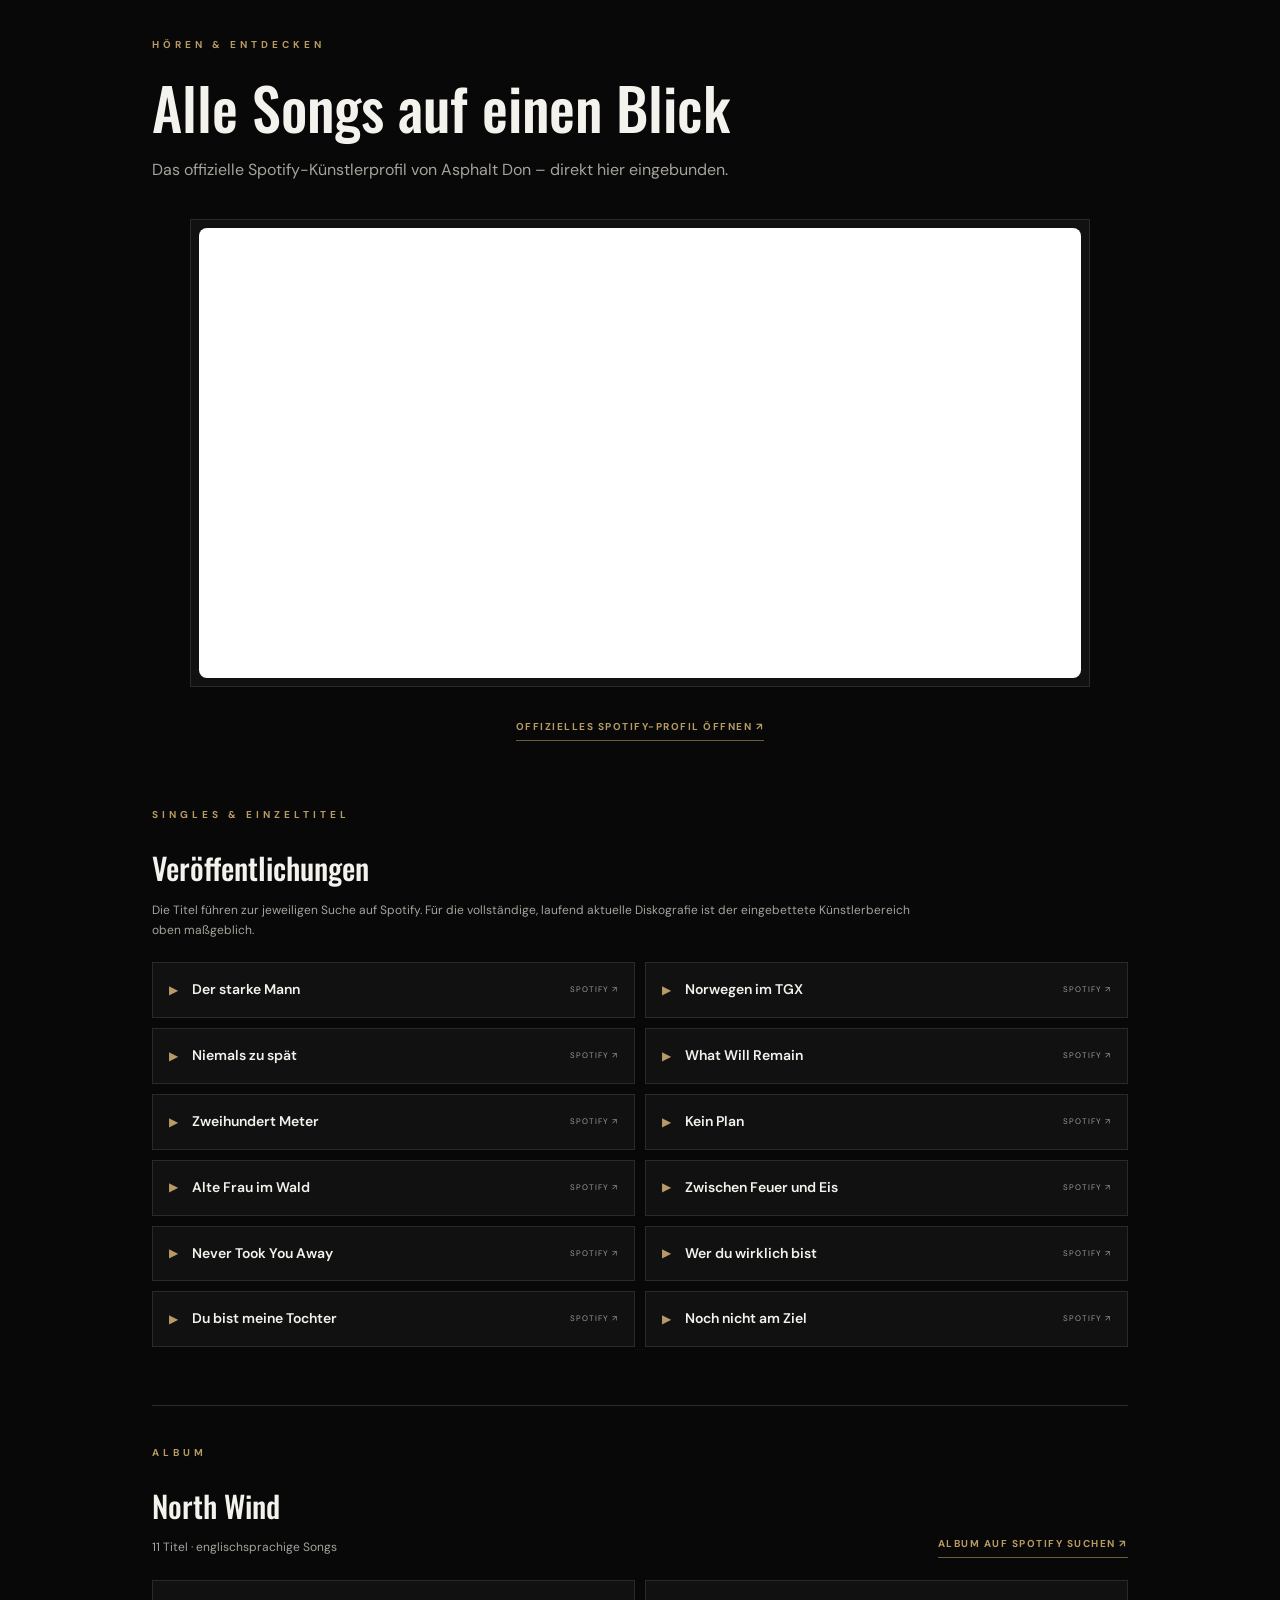
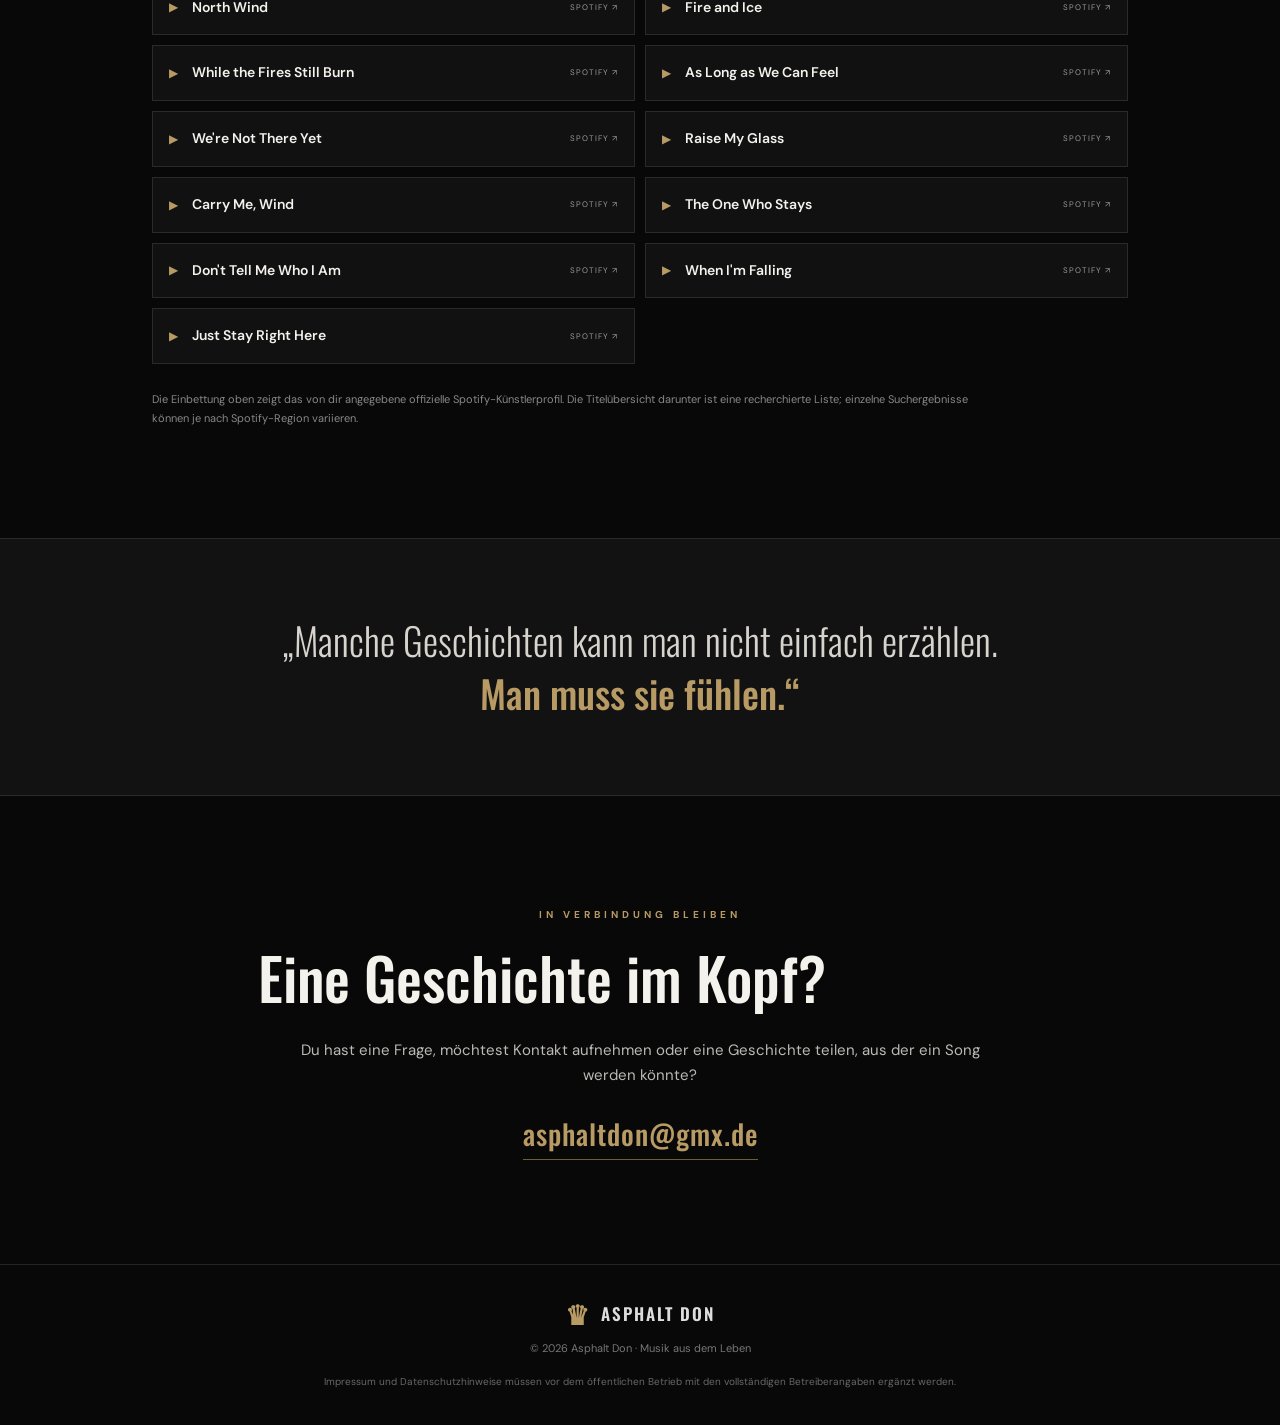
==== commit ff1b26a8: "Add files via upload" ====
--- a/index.html
+++ b/index.html
@@ -4,14 +4,14 @@
   <meta charset="utf-8">
   <meta name="viewport" content="width=device-width, initial-scale=1">
   <title>Asphalt Don – Musik aus dem Leben | Songs & Veröffentlichungen</title>
-  <meta name="description" content="Entdecke die Songs und Veröffentlichungen von Asphalt Don. Ehrliche deutsche und englische Musik aus dem Leben – jetzt auf Spotify suchen.">
+  <meta name="description" content="Entdecke die Songs und Veröffentlichungen von Asphalt Don. Ehrliche Musik aus dem Leben – direkt zum offiziellen Spotify-Künstlerprofil.">
   <meta name="robots" content="index,follow">
   <meta name="theme-color" content="#080808">
   <link rel="canonical" href="https://asphalt-don-website.onrender.com/">
   <link rel="stylesheet" href="style.css">
   <meta property="og:type" content="website">
   <meta property="og:title" content="Asphalt Don – Musik aus dem Leben">
-  <meta property="og:description" content="Alle gefundenen Songs und Veröffentlichungen von Asphalt Don.">
+  <meta property="og:description" content="Songs, Geschichten und Veröffentlichungen von Asphalt Don.">
   <meta property="og:url" content="https://asphalt-don-website.onrender.com/">
   <meta property="og:locale" content="de_DE">
   <script type="application/ld+json">
@@ -21,7 +21,8 @@
     "name": "Asphalt Don",
     "description": "Deutsche Songs und Songwriting – Musik aus dem Leben.",
     "email": "asphaltdon@gmx.de",
-    "url": "https://asphalt-don-website.onrender.com/"
+    "url": "https://asphalt-don-website.onrender.com/",
+    "sameAs": ["https://open.spotify.com/artist/6X4e4WpzbHg0svuTapWIrL"]
   }
   </script>
 </head>
@@ -58,34 +59,37 @@
 
     <section class="music section" id="musik">
       <p class="eyebrow">HÖREN & ENTDECKEN</p>
-      <h2>Die Musik</h2>
-      <p class="section-lead">Die derzeit öffentlich auffindbaren Titel unter dem Künstlernamen Asphalt Don.</p>
-      <div class="music-panel">
-        <div class="vinyl" aria-hidden="true"><span>AD</span></div>
-        <div>
-          <h3>Asphalt Don auf Spotify</h3>
-          <p>Wähle einen Titel aus. Der Link öffnet die passende Suche bei Spotify, damit du die Veröffentlichung direkt findest.</p>
-          <a class="spotify-main" href="https://open.spotify.com/search/Asphalt%20Don%20" target="_blank" rel="noopener noreferrer">ASPHALT DON AUF SPOTIFY SUCHEN ↗</a>
-        </div>
+      <h2>Alle Songs auf einen Blick</h2>
+      <p class="section-lead">Das offizielle Spotify-Künstlerprofil von Asphalt Don – direkt hier eingebunden.</p>
+
+      <div class="spotify-embed-wrap">
+        <iframe
+          title="Asphalt Don auf Spotify – offizielles Künstlerprofil"
+          src="https://open.spotify.com/embed/artist/6X4e4WpzbHg0svuTapWIrL?utm_source=generator&theme=0"
+          width="100%" height="450" frameborder="0"
+          allow="autoplay; clipboard-write; encrypted-media; fullscreen; picture-in-picture"
+          loading="lazy"></iframe>
       </div>
+      <p class="spotify-link-row"><a class="spotify-main" href="https://open.spotify.com/artist/6X4e4WpzbHg0svuTapWIrL" target="_blank" rel="noopener noreferrer">OFFIZIELLES SPOTIFY-PROFIL ÖFFNEN ↗</a></p>
 
       <div class="catalogue-heading">
         <p class="eyebrow">SINGLES & EINZELTITEL</p>
         <h3>Veröffentlichungen</h3>
+        <p class="catalogue-sub">Die Titel führen zur jeweiligen Suche auf Spotify. Für die vollständige, laufend aktuelle Diskografie ist der eingebettete Künstlerbereich oben maßgeblich.</p>
       </div>
       <div class="track-grid">
-        <a class="track-card" href="https://open.spotify.com/search/Asphalt%20Don%20Der%20starke%20Mann" target="_blank" rel="noopener noreferrer"><span class="track-play">▶</span><span class="track-name">Der starke Mann</span><span class="track-action">AUF SPOTIFY SUCHEN ↗</span></a>
-        <a class="track-card" href="https://open.spotify.com/search/Asphalt%20Don%20Norwegen%20im%20TGX" target="_blank" rel="noopener noreferrer"><span class="track-play">▶</span><span class="track-name">Norwegen im TGX</span><span class="track-action">AUF SPOTIFY SUCHEN ↗</span></a>
-        <a class="track-card" href="https://open.spotify.com/search/Asphalt%20Don%20Niemals%20zu%20sp%C3%A4t" target="_blank" rel="noopener noreferrer"><span class="track-play">▶</span><span class="track-name">Niemals zu spät</span><span class="track-action">AUF SPOTIFY SUCHEN ↗</span></a>
-        <a class="track-card" href="https://open.spotify.com/search/Asphalt%20Don%20What%20Will%20Remain" target="_blank" rel="noopener noreferrer"><span class="track-play">▶</span><span class="track-name">What Will Remain</span><span class="track-action">AUF SPOTIFY SUCHEN ↗</span></a>
-        <a class="track-card" href="https://open.spotify.com/search/Asphalt%20Don%20Zweihundert%20Meter" target="_blank" rel="noopener noreferrer"><span class="track-play">▶</span><span class="track-name">Zweihundert Meter</span><span class="track-action">AUF SPOTIFY SUCHEN ↗</span></a>
-        <a class="track-card" href="https://open.spotify.com/search/Asphalt%20Don%20Kein%20Plan" target="_blank" rel="noopener noreferrer"><span class="track-play">▶</span><span class="track-name">Kein Plan</span><span class="track-action">AUF SPOTIFY SUCHEN ↗</span></a>
-        <a class="track-card" href="https://open.spotify.com/search/Asphalt%20Don%20Alte%20Frau%20im%20Wald" target="_blank" rel="noopener noreferrer"><span class="track-play">▶</span><span class="track-name">Alte Frau im Wald</span><span class="track-action">AUF SPOTIFY SUCHEN ↗</span></a>
-        <a class="track-card" href="https://open.spotify.com/search/Asphalt%20Don%20Zwischen%20Feuer%20und%20Eis" target="_blank" rel="noopener noreferrer"><span class="track-play">▶</span><span class="track-name">Zwischen Feuer und Eis</span><span class="track-action">AUF SPOTIFY SUCHEN ↗</span></a>
-        <a class="track-card" href="https://open.spotify.com/search/Asphalt%20Don%20Never%20Took%20You%20Away" target="_blank" rel="noopener noreferrer"><span class="track-play">▶</span><span class="track-name">Never Took You Away</span><span class="track-action">AUF SPOTIFY SUCHEN ↗</span></a>
-        <a class="track-card" href="https://open.spotify.com/search/Asphalt%20Don%20Wer%20du%20wirklich%20bist" target="_blank" rel="noopener noreferrer"><span class="track-play">▶</span><span class="track-name">Wer du wirklich bist</span><span class="track-action">AUF SPOTIFY SUCHEN ↗</span></a>
-        <a class="track-card" href="https://open.spotify.com/search/Asphalt%20Don%20Du%20bist%20meine%20Tochter" target="_blank" rel="noopener noreferrer"><span class="track-play">▶</span><span class="track-name">Du bist meine Tochter</span><span class="track-action">AUF SPOTIFY SUCHEN ↗</span></a>
-        <a class="track-card" href="https://open.spotify.com/search/Asphalt%20Don%20Noch%20nicht%20am%20Ziel" target="_blank" rel="noopener noreferrer"><span class="track-play">▶</span><span class="track-name">Noch nicht am Ziel</span><span class="track-action">AUF SPOTIFY SUCHEN ↗</span></a>
+        <a class="track-card" href="https://open.spotify.com/search/Asphalt%20Don%20Der%20starke%20Mann" target="_blank" rel="noopener noreferrer"><span class="track-play">▶</span><span class="track-name">Der starke Mann</span><span class="track-action">SPOTIFY ↗</span></a>
+        <a class="track-card" href="https://open.spotify.com/search/Asphalt%20Don%20Norwegen%20im%20TGX" target="_blank" rel="noopener noreferrer"><span class="track-play">▶</span><span class="track-name">Norwegen im TGX</span><span class="track-action">SPOTIFY ↗</span></a>
+        <a class="track-card" href="https://open.spotify.com/search/Asphalt%20Don%20Niemals%20zu%20sp%C3%A4t" target="_blank" rel="noopener noreferrer"><span class="track-play">▶</span><span class="track-name">Niemals zu spät</span><span class="track-action">SPOTIFY ↗</span></a>
+        <a class="track-card" href="https://open.spotify.com/search/Asphalt%20Don%20What%20Will%20Remain" target="_blank" rel="noopener noreferrer"><span class="track-play">▶</span><span class="track-name">What Will Remain</span><span class="track-action">SPOTIFY ↗</span></a>
+        <a class="track-card" href="https://open.spotify.com/search/Asphalt%20Don%20Zweihundert%20Meter" target="_blank" rel="noopener noreferrer"><span class="track-play">▶</span><span class="track-name">Zweihundert Meter</span><span class="track-action">SPOTIFY ↗</span></a>
+        <a class="track-card" href="https://open.spotify.com/search/Asphalt%20Don%20Kein%20Plan" target="_blank" rel="noopener noreferrer"><span class="track-play">▶</span><span class="track-name">Kein Plan</span><span class="track-action">SPOTIFY ↗</span></a>
+        <a class="track-card" href="https://open.spotify.com/search/Asphalt%20Don%20Alte%20Frau%20im%20Wald" target="_blank" rel="noopener noreferrer"><span class="track-play">▶</span><span class="track-name">Alte Frau im Wald</span><span class="track-action">SPOTIFY ↗</span></a>
+        <a class="track-card" href="https://open.spotify.com/search/Asphalt%20Don%20Zwischen%20Feuer%20und%20Eis" target="_blank" rel="noopener noreferrer"><span class="track-play">▶</span><span class="track-name">Zwischen Feuer und Eis</span><span class="track-action">SPOTIFY ↗</span></a>
+        <a class="track-card" href="https://open.spotify.com/search/Asphalt%20Don%20Never%20Took%20You%20Away" target="_blank" rel="noopener noreferrer"><span class="track-play">▶</span><span class="track-name">Never Took You Away</span><span class="track-action">SPOTIFY ↗</span></a>
+        <a class="track-card" href="https://open.spotify.com/search/Asphalt%20Don%20Wer%20du%20wirklich%20bist" target="_blank" rel="noopener noreferrer"><span class="track-play">▶</span><span class="track-name">Wer du wirklich bist</span><span class="track-action">SPOTIFY ↗</span></a>
+        <a class="track-card" href="https://open.spotify.com/search/Asphalt%20Don%20Du%20bist%20meine%20Tochter" target="_blank" rel="noopener noreferrer"><span class="track-play">▶</span><span class="track-name">Du bist meine Tochter</span><span class="track-action">SPOTIFY ↗</span></a>
+        <a class="track-card" href="https://open.spotify.com/search/Asphalt%20Don%20Noch%20nicht%20am%20Ziel" target="_blank" rel="noopener noreferrer"><span class="track-play">▶</span><span class="track-name">Noch nicht am Ziel</span><span class="track-action">SPOTIFY ↗</span></a>
       </div>
 
       <div class="album-block">
@@ -98,20 +102,20 @@
           <a class="spotify-main" href="https://open.spotify.com/search/Asphalt%20Don%20North%20Wind" target="_blank" rel="noopener noreferrer">ALBUM AUF SPOTIFY SUCHEN ↗</a>
         </div>
         <div class="track-grid album-tracks">
-          <a class="track-card" href="https://open.spotify.com/search/Asphalt%20Don%20North%20Wind" target="_blank" rel="noopener noreferrer"><span class="track-play">▶</span><span class="track-name">North Wind</span><span class="track-action">AUF SPOTIFY SUCHEN ↗</span></a>
-          <a class="track-card" href="https://open.spotify.com/search/Asphalt%20Don%20Fire%20and%20Ice" target="_blank" rel="noopener noreferrer"><span class="track-play">▶</span><span class="track-name">Fire and Ice</span><span class="track-action">AUF SPOTIFY SUCHEN ↗</span></a>
-          <a class="track-card" href="https://open.spotify.com/search/Asphalt%20Don%20While%20the%20Fires%20Still%20Burn" target="_blank" rel="noopener noreferrer"><span class="track-play">▶</span><span class="track-name">While the Fires Still Burn</span><span class="track-action">AUF SPOTIFY SUCHEN ↗</span></a>
-          <a class="track-card" href="https://open.spotify.com/search/Asphalt%20Don%20As%20Long%20as%20We%20Can%20Feel" target="_blank" rel="noopener noreferrer"><span class="track-play">▶</span><span class="track-name">As Long as We Can Feel</span><span class="track-action">AUF SPOTIFY SUCHEN ↗</span></a>
-          <a class="track-card" href="https://open.spotify.com/search/Asphalt%20Don%20We%27re%20Not%20There%20Yet" target="_blank" rel="noopener noreferrer"><span class="track-play">▶</span><span class="track-name">We're Not There Yet</span><span class="track-action">AUF SPOTIFY SUCHEN ↗</span></a>
-          <a class="track-card" href="https://open.spotify.com/search/Asphalt%20Don%20Raise%20My%20Glass" target="_blank" rel="noopener noreferrer"><span class="track-play">▶</span><span class="track-name">Raise My Glass</span><span class="track-action">AUF SPOTIFY SUCHEN ↗</span></a>
-          <a class="track-card" href="https://open.spotify.com/search/Asphalt%20Don%20Carry%20Me%2C%20Wind" target="_blank" rel="noopener noreferrer"><span class="track-play">▶</span><span class="track-name">Carry Me, Wind</span><span class="track-action">AUF SPOTIFY SUCHEN ↗</span></a>
-          <a class="track-card" href="https://open.spotify.com/search/Asphalt%20Don%20The%20One%20Who%20Stays" target="_blank" rel="noopener noreferrer"><span class="track-play">▶</span><span class="track-name">The One Who Stays</span><span class="track-action">AUF SPOTIFY SUCHEN ↗</span></a>
-          <a class="track-card" href="https://open.spotify.com/search/Asphalt%20Don%20Don%27t%20Tell%20Me%20Who%20I%20Am" target="_blank" rel="noopener noreferrer"><span class="track-play">▶</span><span class="track-name">Don't Tell Me Who I Am</span><span class="track-action">AUF SPOTIFY SUCHEN ↗</span></a>
-          <a class="track-card" href="https://open.spotify.com/search/Asphalt%20Don%20When%20I%27m%20Falling" target="_blank" rel="noopener noreferrer"><span class="track-play">▶</span><span class="track-name">When I'm Falling</span><span class="track-action">AUF SPOTIFY SUCHEN ↗</span></a>
-          <a class="track-card" href="https://open.spotify.com/search/Asphalt%20Don%20Just%20Stay%20Right%20Here" target="_blank" rel="noopener noreferrer"><span class="track-play">▶</span><span class="track-name">Just Stay Right Here</span><span class="track-action">AUF SPOTIFY SUCHEN ↗</span></a>
+          <a class="track-card" href="https://open.spotify.com/search/Asphalt%20Don%20North%20Wind" target="_blank" rel="noopener noreferrer"><span class="track-play">▶</span><span class="track-name">North Wind</span><span class="track-action">SPOTIFY ↗</span></a>
+          <a class="track-card" href="https://open.spotify.com/search/Asphalt%20Don%20Fire%20and%20Ice" target="_blank" rel="noopener noreferrer"><span class="track-play">▶</span><span class="track-name">Fire and Ice</span><span class="track-action">SPOTIFY ↗</span></a>
+          <a class="track-card" href="https://open.spotify.com/search/Asphalt%20Don%20While%20the%20Fires%20Still%20Burn" target="_blank" rel="noopener noreferrer"><span class="track-play">▶</span><span class="track-name">While the Fires Still Burn</span><span class="track-action">SPOTIFY ↗</span></a>
+          <a class="track-card" href="https://open.spotify.com/search/Asphalt%20Don%20As%20Long%20as%20We%20Can%20Feel" target="_blank" rel="noopener noreferrer"><span class="track-play">▶</span><span class="track-name">As Long as We Can Feel</span><span class="track-action">SPOTIFY ↗</span></a>
+          <a class="track-card" href="https://open.spotify.com/search/Asphalt%20Don%20We're%20Not%20There%20Yet" target="_blank" rel="noopener noreferrer"><span class="track-play">▶</span><span class="track-name">We're Not There Yet</span><span class="track-action">SPOTIFY ↗</span></a>
+          <a class="track-card" href="https://open.spotify.com/search/Asphalt%20Don%20Raise%20My%20Glass" target="_blank" rel="noopener noreferrer"><span class="track-play">▶</span><span class="track-name">Raise My Glass</span><span class="track-action">SPOTIFY ↗</span></a>
+          <a class="track-card" href="https://open.spotify.com/search/Asphalt%20Don%20Carry%20Me%20Wind" target="_blank" rel="noopener noreferrer"><span class="track-play">▶</span><span class="track-name">Carry Me, Wind</span><span class="track-action">SPOTIFY ↗</span></a>
+          <a class="track-card" href="https://open.spotify.com/search/Asphalt%20Don%20The%20One%20Who%20Stays" target="_blank" rel="noopener noreferrer"><span class="track-play">▶</span><span class="track-name">The One Who Stays</span><span class="track-action">SPOTIFY ↗</span></a>
+          <a class="track-card" href="https://open.spotify.com/search/Asphalt%20Don%20Don't%20Tell%20Me%20Who%20I%20Am" target="_blank" rel="noopener noreferrer"><span class="track-play">▶</span><span class="track-name">Don't Tell Me Who I Am</span><span class="track-action">SPOTIFY ↗</span></a>
+          <a class="track-card" href="https://open.spotify.com/search/Asphalt%20Don%20When%20I'm%20Falling" target="_blank" rel="noopener noreferrer"><span class="track-play">▶</span><span class="track-name">When I'm Falling</span><span class="track-action">SPOTIFY ↗</span></a>
+          <a class="track-card" href="https://open.spotify.com/search/Asphalt%20Don%20Just%20Stay%20Right%20Here" target="_blank" rel="noopener noreferrer"><span class="track-play">▶</span><span class="track-name">Just Stay Right Here</span><span class="track-action">SPOTIFY ↗</span></a>
         </div>
       </div>
-      <p class="catalogue-note">Hinweis: Die Liste basiert auf öffentlich auffindbaren Katalog- und Veröffentlichungsdaten zu Asphalt Don. Die Spotify-Schaltflächen führen zur Titelsuche, nicht zu verifizierten Einzel-Track-URLs. Für eine abschließende Vollständigkeitsprüfung ist die direkte Spotify-Künstleradresse maßgeblich.</p>
+      <p class="catalogue-note">Die Einbettung oben zeigt das von dir angegebene offizielle Spotify-Künstlerprofil. Die Titelübersicht darunter ist eine recherchierte Liste; einzelne Suchergebnisse können je nach Spotify-Region variieren.</p>
     </section>
 
     <section class="quote-band">
--- a/style.css
+++ b/style.css
@@ -10,11 +10,10 @@
 .outline-button{margin-top:27px;border:1px solid #777;padding:13px 23px;font-size:11px;letter-spacing:2px;text-transform:uppercase;transition:.2s}.outline-button:hover{border-color:var(--gold);color:var(--gold)}.outline-button span{padding-left:14px;color:var(--gold)}
 .section{padding:110px max(8vw,24px);max-width:1180px;margin:auto}.story{max-width:900px}.section h2{font:500 clamp(34px,5vw,58px)/1.12 "Oswald",sans-serif;max-width:780px;margin-bottom:28px}.section h2 em{font-style:normal;color:var(--gold)}.story>p:not(.eyebrow),.contact>p:not(.eyebrow){max-width:730px;color:#bcbab5;font-size:15px}
 .signature{margin-top:42px;font:600 16px "Oswald",sans-serif;letter-spacing:2px}.signature span{font:300 12px "DM Sans",sans-serif;letter-spacing:0;color:var(--muted);margin-left:12px}
-.music{border-top:1px solid #242424}.section-lead{color:var(--muted);margin-top:-12px;margin-bottom:35px}.music-panel{display:flex;align-items:center;gap:30px;padding:32px;background:linear-gradient(120deg,#171717,#0e0e0e);border:1px solid #2a2a2a}.vinyl{width:130px;height:130px;flex:none;border-radius:50%;background:repeating-radial-gradient(circle,#171717 0 3px,#242424 4px 5px);display:grid;place-items:center;box-shadow:0 8px 30px #000}.vinyl span{width:43px;height:43px;border-radius:50%;background:var(--gold);color:#111;display:grid;place-items:center;font:700 13px "Oswald",sans-serif}.music-panel h3{font:500 23px "Oswald",sans-serif;margin:0 0 8px}.music-panel p{color:var(--muted);font-size:13px;margin-bottom:13px}
-.spotify-main{display:inline-block;color:var(--gold);font-size:10px;font-weight:700;letter-spacing:1.5px;border-bottom:1px solid #6e5c3b;padding:5px 0}.catalogue-heading{margin:65px 0 22px}.catalogue-heading h3,.album-heading h3{font:500 30px "Oswald",sans-serif;margin:0}
+.music{border-top:1px solid #242424}.section-lead{color:var(--muted);margin-top:-12px;margin-bottom:35px}.spotify-embed-wrap{max-width:900px;margin:0 auto;background:#111;border:1px solid #2a2a2a;padding:8px}.spotify-embed-wrap iframe{display:block;border:0;border-radius:8px;max-width:100%}.spotify-link-row{text-align:center;margin:24px 0 0}.spotify-main{display:inline-block;color:var(--gold);font-size:10px;font-weight:700;letter-spacing:1.5px;border-bottom:1px solid #6e5c3b;padding:5px 0}.catalogue-heading{margin:65px 0 22px}.catalogue-heading h3,.album-heading h3{font:500 30px "Oswald",sans-serif;margin:0}.catalogue-sub{color:var(--muted);font-size:12px;max-width:780px;margin:10px 0 0}
 .track-grid{display:grid;grid-template-columns:repeat(2,minmax(0,1fr));gap:10px}.track-card{display:flex;align-items:center;gap:14px;padding:15px 16px;background:#111;border:1px solid #2a2a2a;transition:border-color .2s,background .2s}.track-card:hover{border-color:var(--gold);background:#171512}.track-play{color:var(--gold);font-size:12px}.track-name{font-size:14px;font-weight:600;flex:1}.track-action{font-size:8px;letter-spacing:1px;color:#999;white-space:nowrap}
 .album-block{margin-top:58px;padding-top:38px;border-top:1px solid #2b2b2b}.album-heading{display:flex;align-items:flex-end;justify-content:space-between;gap:20px;margin-bottom:22px}.album-heading p:not(.eyebrow){color:var(--muted);font-size:12px;margin:9px 0 0}.album-tracks{grid-template-columns:repeat(2,minmax(0,1fr))}.catalogue-note{margin:26px 0 0;color:#888;font-size:11px;max-width:850px}
 .quote-band{text-align:center;padding:75px 20px;background:#121212;border-top:1px solid #292929;border-bottom:1px solid #292929}.quote-band p{font:300 clamp(23px,4vw,38px)/1.4 "Oswald",sans-serif;color:#d7d4ce;margin:0}.quote-band strong{color:var(--gold);font-weight:500}
 .contact{text-align:center}.contact>p:not(.eyebrow){margin:0 auto 24px}.mail-link{font:500 clamp(19px,3vw,28px) "Oswald",sans-serif;letter-spacing:1px;color:var(--gold);border-bottom:1px solid #6e5c3b;padding-bottom:5px}
 footer{border-top:1px solid #242424;padding:35px 7vw;text-align:center;color:#777;font-size:11px}footer p{margin:12px 0 0}.footer-brand{justify-content:center;color:#ddd}.footer-note{font-size:10px;max-width:680px;margin:15px auto 0;color:#686868}
-@media(max-width:700px){.topbar{height:66px;padding:0 20px}nav{gap:13px;font-size:9px}.brand{font-size:14px;letter-spacing:1px}.crown{font-size:22px}.hero{min-height:690px}.section{padding:78px 24px}.music-panel{align-items:flex-start;gap:18px;padding:22px}.vinyl{width:76px;height:76px}.vinyl span{width:29px;height:29px;font-size:10px}.music-panel h3{font-size:19px}.signature span{display:block;margin:7px 0 0}.track-grid,.album-tracks{grid-template-columns:1fr}.album-heading{align-items:flex-start;flex-direction:column}.track-action{font-size:7px}}
+@media(max-width:700px){.topbar{height:66px;padding:0 20px}nav{gap:13px;font-size:9px}.brand{font-size:14px;letter-spacing:1px}.crown{font-size:22px}.hero{min-height:690px}.section{padding:78px 24px}.signature span{display:block;margin:7px 0 0}.track-grid,.album-tracks{grid-template-columns:1fr}.album-heading{align-items:flex-start;flex-direction:column}.track-action{font-size:7px}.spotify-embed-wrap{padding:4px}}
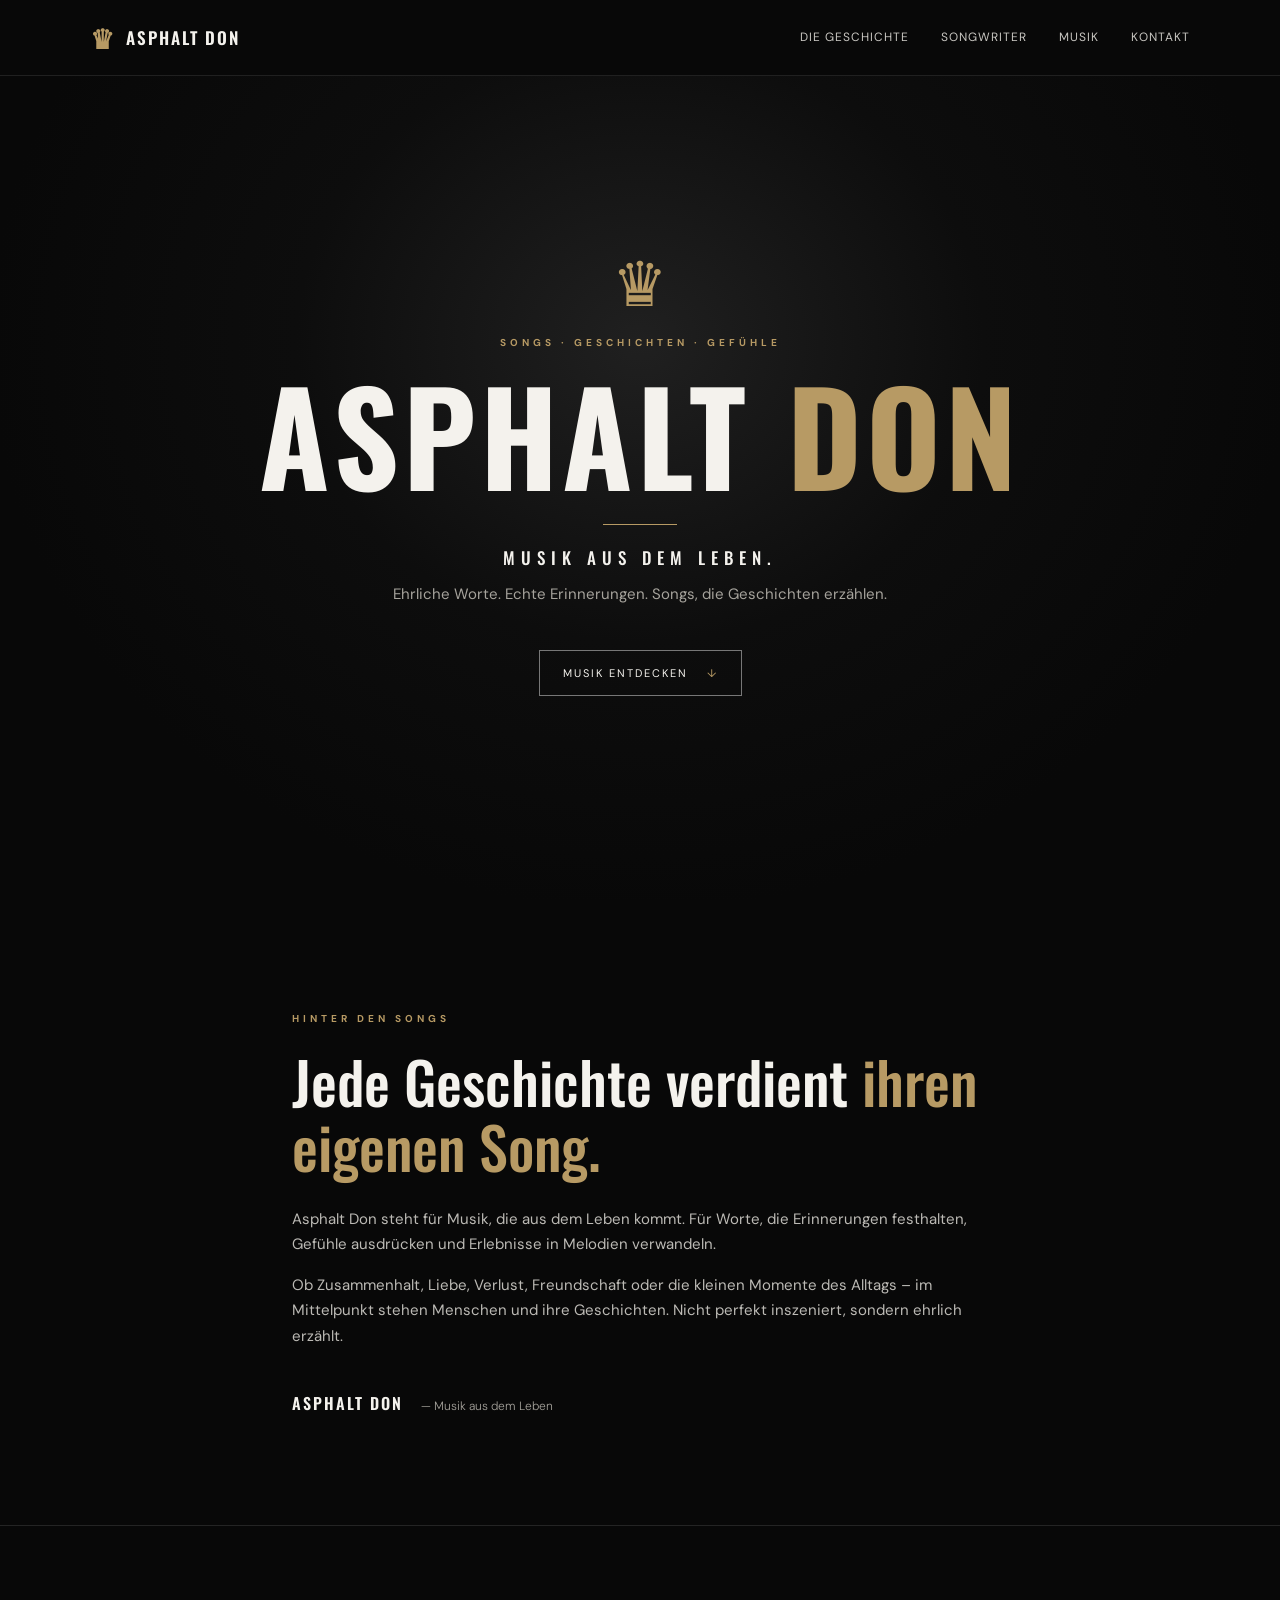
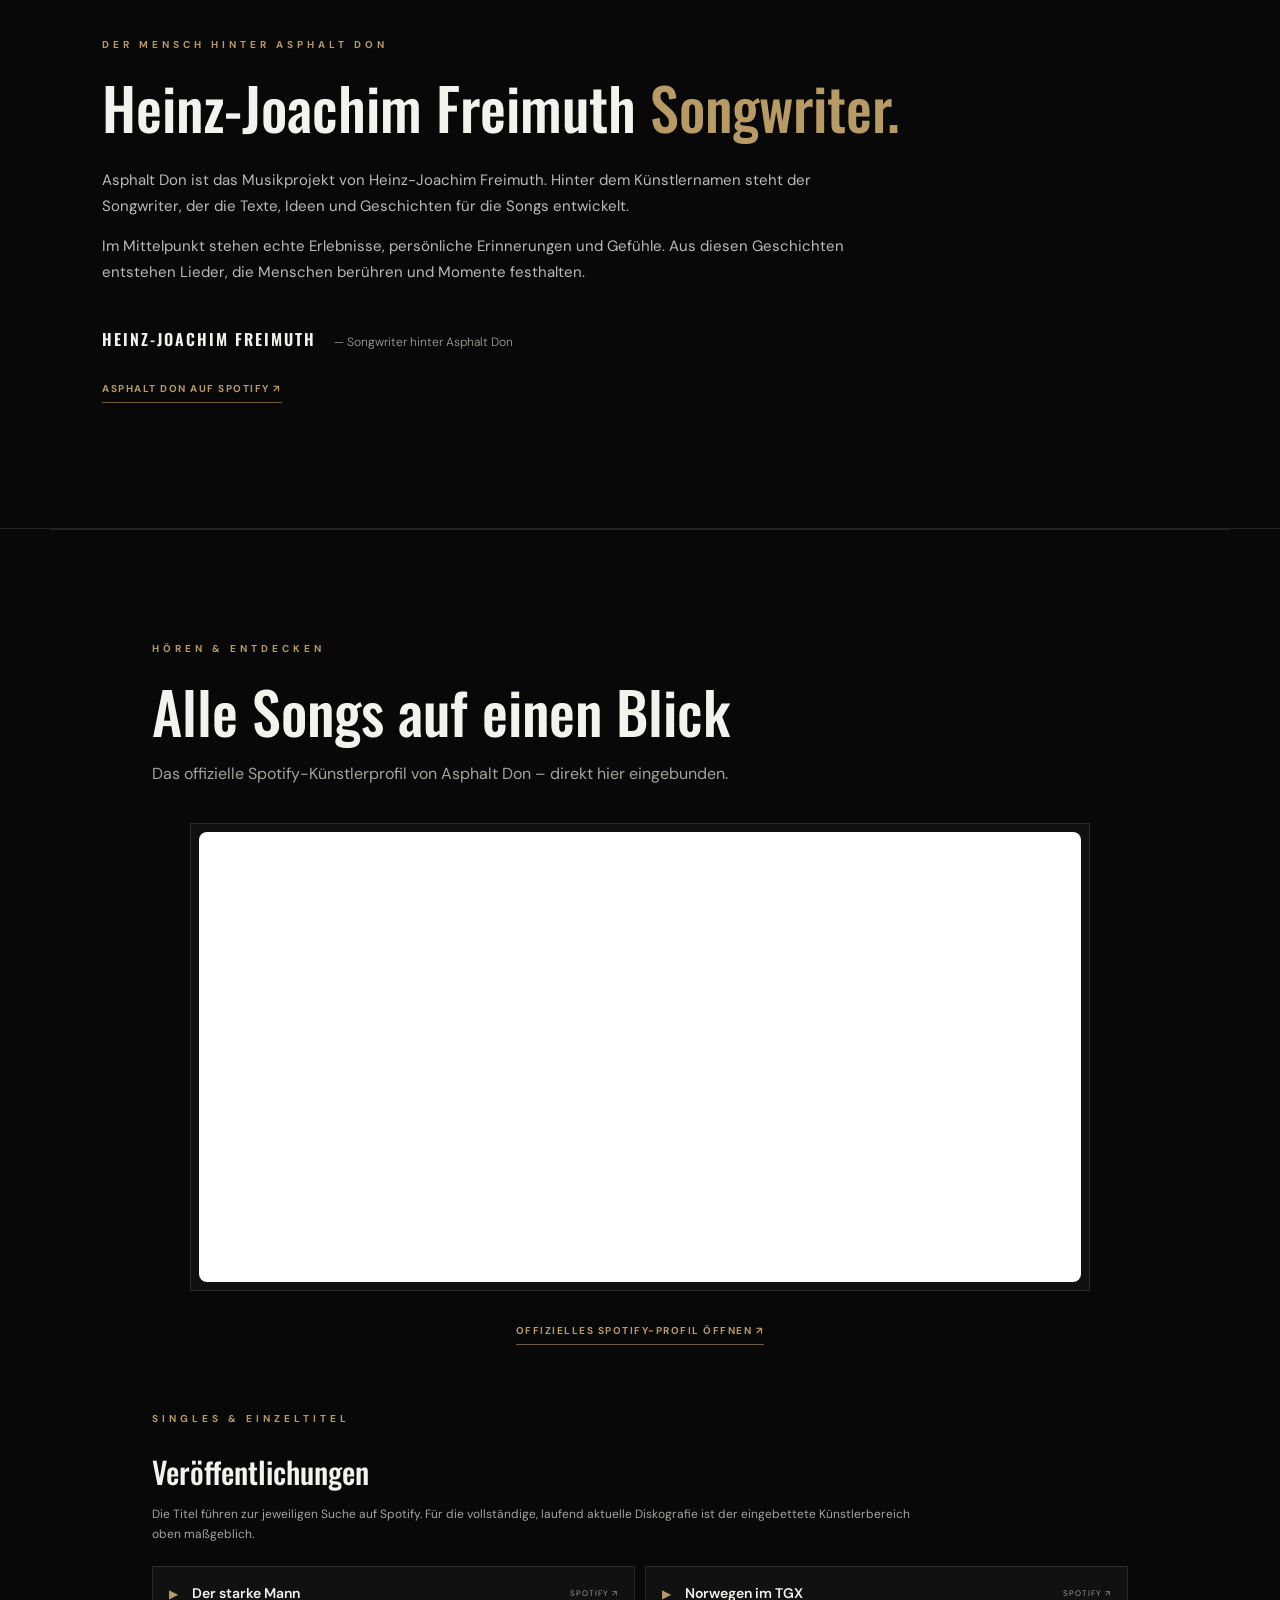
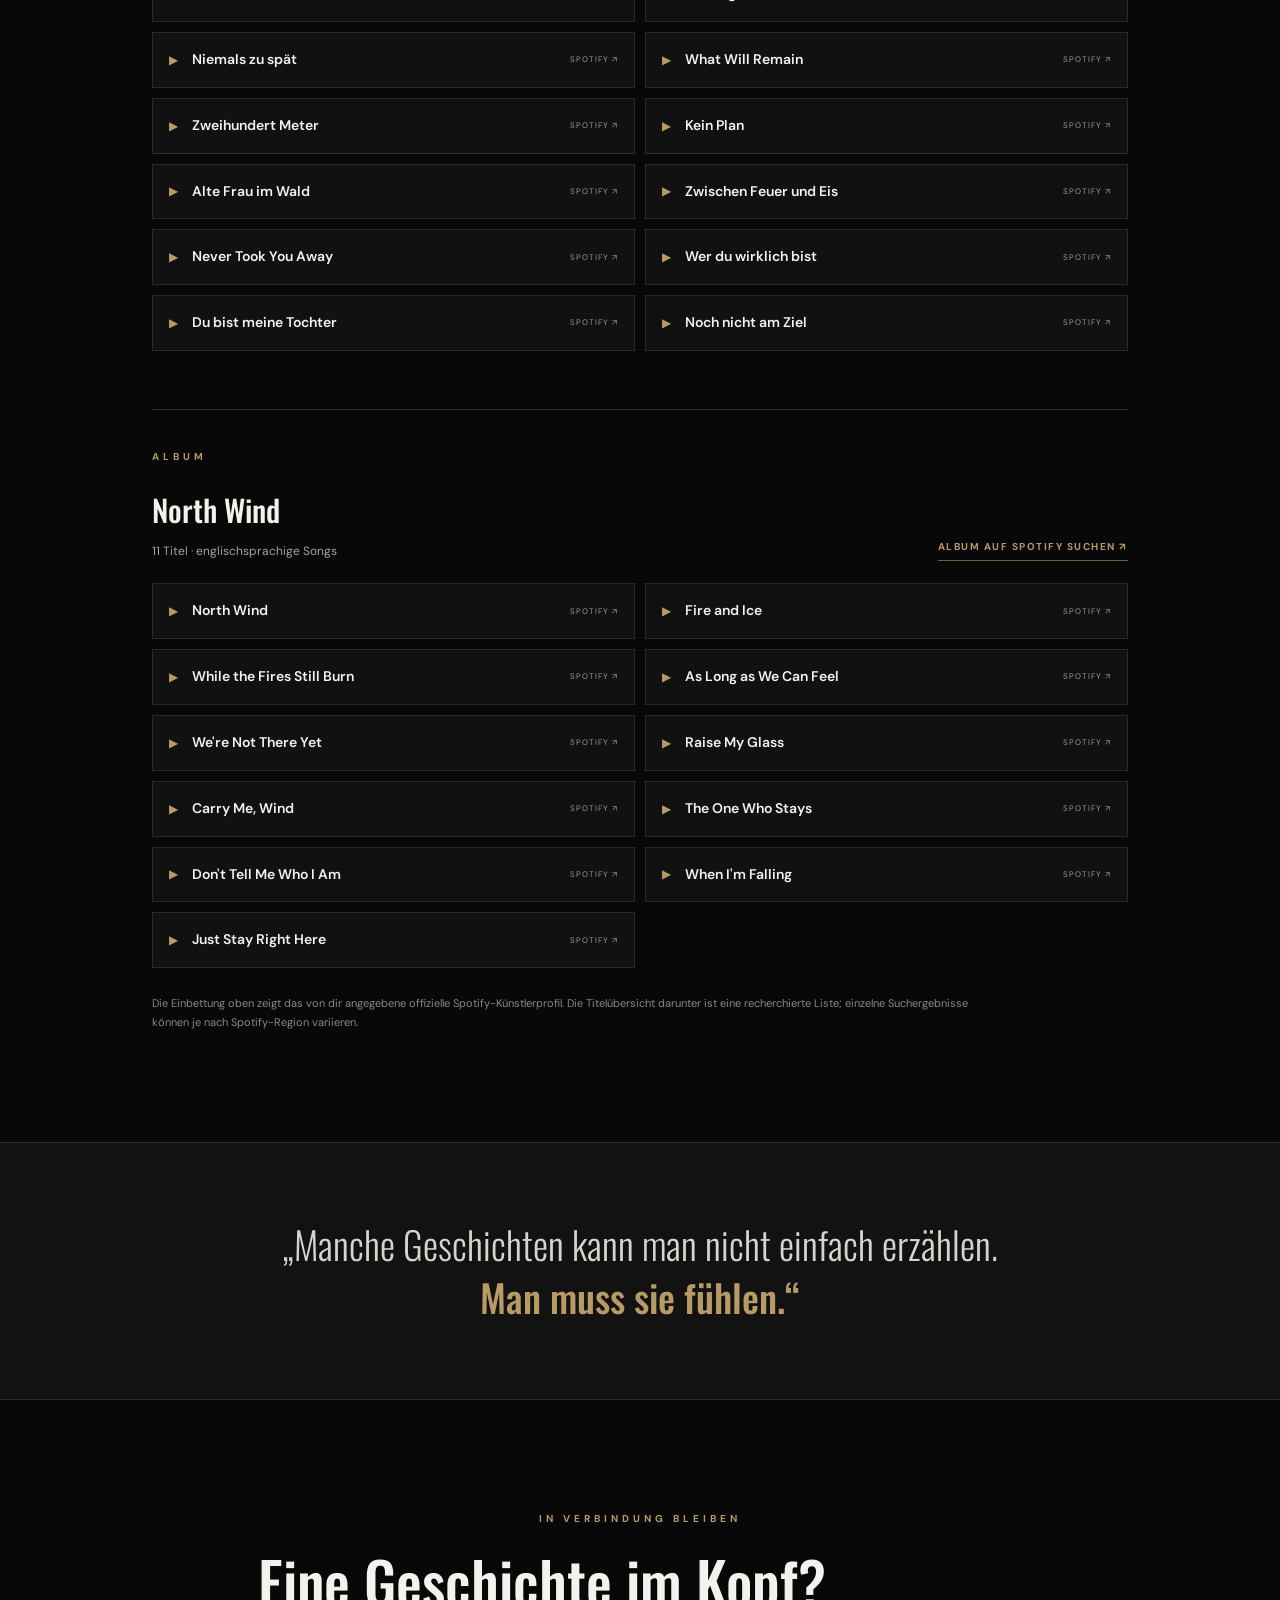
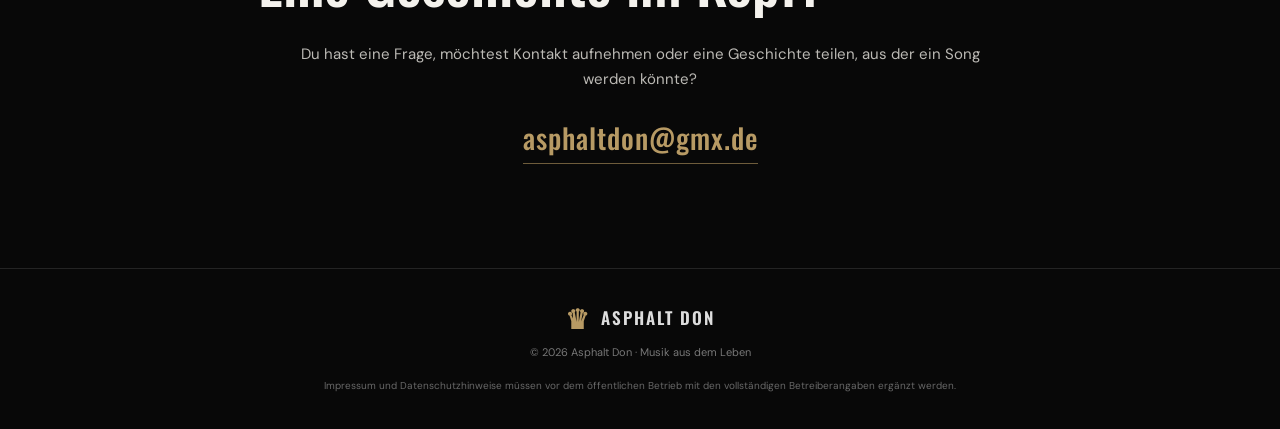
==== commit d0e4b6e2: "Add files via upload" ====
--- a/index.html
+++ b/index.html
@@ -4,25 +4,37 @@
   <meta charset="utf-8">
   <meta name="viewport" content="width=device-width, initial-scale=1">
   <title>Asphalt Don – Musik aus dem Leben | Songs & Veröffentlichungen</title>
-  <meta name="description" content="Entdecke die Songs und Veröffentlichungen von Asphalt Don. Ehrliche Musik aus dem Leben – direkt zum offiziellen Spotify-Künstlerprofil.">
+  <meta name="description" content="Asphalt Don ist das Musikprojekt von Songwriter Heinz-Joachim Freimuth. Entdecke seine Songs, Geschichten und Veröffentlichungen.">
   <meta name="robots" content="index,follow">
   <meta name="theme-color" content="#080808">
   <link rel="canonical" href="https://asphalt-don-website.onrender.com/">
   <link rel="stylesheet" href="style.css">
   <meta property="og:type" content="website">
   <meta property="og:title" content="Asphalt Don – Musik aus dem Leben">
-  <meta property="og:description" content="Songs, Geschichten und Veröffentlichungen von Asphalt Don.">
+  <meta property="og:description" content="Asphalt Don – das Musikprojekt von Songwriter Heinz-Joachim Freimuth.">
   <meta property="og:url" content="https://asphalt-don-website.onrender.com/">
   <meta property="og:locale" content="de_DE">
   <script type="application/ld+json">
   {
     "@context": "https://schema.org",
-    "@type": "MusicGroup",
-    "name": "Asphalt Don",
-    "description": "Deutsche Songs und Songwriting – Musik aus dem Leben.",
-    "email": "asphaltdon@gmx.de",
-    "url": "https://asphalt-don-website.onrender.com/",
-    "sameAs": ["https://open.spotify.com/artist/6X4e4WpzbHg0svuTapWIrL"]
+    "@graph": [
+      {
+        "@type": "MusicGroup",
+        "@id": "https://asphalt-don-website.onrender.com/#artist",
+        "name": "Asphalt Don",
+        "description": "Deutsche Songs und Songwriting – Musik aus dem Leben.",
+        "email": "asphaltdon@gmx.de",
+        "url": "https://asphalt-don-website.onrender.com/",
+        "sameAs": ["https://open.spotify.com/artist/6X4e4WpzbHg0svuTapWIrL"]
+      },
+      {
+        "@type": "Person",
+        "@id": "https://asphalt-don-website.onrender.com/#songwriter",
+        "name": "Heinz-Joachim Freimuth",
+        "jobTitle": "Songwriter",
+        "affiliation": {"@id": "https://asphalt-don-website.onrender.com/#artist"}
+      }
+    ]
   }
   </script>
 </head>
@@ -33,6 +45,7 @@
     </a>
     <nav aria-label="Hauptnavigation">
       <a href="#geschichte">Die Geschichte</a>
+      <a href="#songwriter">Songwriter</a>
       <a href="#musik">Musik</a>
       <a href="#kontakt">Kontakt</a>
     </nav>
@@ -55,6 +68,15 @@
       <p>Asphalt Don steht für Musik, die aus dem Leben kommt. Für Worte, die Erinnerungen festhalten, Gefühle ausdrücken und Erlebnisse in Melodien verwandeln.</p>
       <p>Ob Zusammenhalt, Liebe, Verlust, Freundschaft oder die kleinen Momente des Alltags – im Mittelpunkt stehen Menschen und ihre Geschichten. Nicht perfekt inszeniert, sondern ehrlich erzählt.</p>
       <div class="signature">ASPHALT DON <span>— Musik aus dem Leben</span></div>
+    </section>
+
+    <section class="songwriter section" id="songwriter">
+      <p class="eyebrow">DER MENSCH HINTER ASPHALT DON</p>
+      <h2>Heinz-Joachim Freimuth <em>Songwriter.</em></h2>
+      <p>Asphalt Don ist das Musikprojekt von Heinz-Joachim Freimuth. Hinter dem Künstlernamen steht der Songwriter, der die Texte, Ideen und Geschichten für die Songs entwickelt.</p>
+      <p>Im Mittelpunkt stehen echte Erlebnisse, persönliche Erinnerungen und Gefühle. Aus diesen Geschichten entstehen Lieder, die Menschen berühren und Momente festhalten.</p>
+      <div class="signature">HEINZ-JOACHIM FREIMUTH <span>— Songwriter hinter Asphalt Don</span></div>
+      <p class="songwriter-spotify"><a class="spotify-main" href="https://open.spotify.com/artist/6X4e4WpzbHg0svuTapWIrL" target="_blank" rel="noopener noreferrer">ASPHALT DON AUF SPOTIFY ↗</a></p>
     </section>
 
     <section class="music section" id="musik">
--- a/style.css
+++ b/style.css
@@ -10,6 +10,7 @@
 .outline-button{margin-top:27px;border:1px solid #777;padding:13px 23px;font-size:11px;letter-spacing:2px;text-transform:uppercase;transition:.2s}.outline-button:hover{border-color:var(--gold);color:var(--gold)}.outline-button span{padding-left:14px;color:var(--gold)}
 .section{padding:110px max(8vw,24px);max-width:1180px;margin:auto}.story{max-width:900px}.section h2{font:500 clamp(34px,5vw,58px)/1.12 "Oswald",sans-serif;max-width:780px;margin-bottom:28px}.section h2 em{font-style:normal;color:var(--gold)}.story>p:not(.eyebrow),.contact>p:not(.eyebrow){max-width:730px;color:#bcbab5;font-size:15px}
 .signature{margin-top:42px;font:600 16px "Oswald",sans-serif;letter-spacing:2px}.signature span{font:300 12px "DM Sans",sans-serif;letter-spacing:0;color:var(--muted);margin-left:12px}
+.songwriter{border-top:1px solid #242424;border-bottom:1px solid #242424;max-width:100%;padding-left:max(8vw,24px);padding-right:max(8vw,24px)}.songwriter>p:not(.eyebrow){max-width:760px;color:#bcbab5;font-size:15px}.songwriter h2{max-width:820px}.songwriter-spotify{margin-top:24px}
 .music{border-top:1px solid #242424}.section-lead{color:var(--muted);margin-top:-12px;margin-bottom:35px}.spotify-embed-wrap{max-width:900px;margin:0 auto;background:#111;border:1px solid #2a2a2a;padding:8px}.spotify-embed-wrap iframe{display:block;border:0;border-radius:8px;max-width:100%}.spotify-link-row{text-align:center;margin:24px 0 0}.spotify-main{display:inline-block;color:var(--gold);font-size:10px;font-weight:700;letter-spacing:1.5px;border-bottom:1px solid #6e5c3b;padding:5px 0}.catalogue-heading{margin:65px 0 22px}.catalogue-heading h3,.album-heading h3{font:500 30px "Oswald",sans-serif;margin:0}.catalogue-sub{color:var(--muted);font-size:12px;max-width:780px;margin:10px 0 0}
 .track-grid{display:grid;grid-template-columns:repeat(2,minmax(0,1fr));gap:10px}.track-card{display:flex;align-items:center;gap:14px;padding:15px 16px;background:#111;border:1px solid #2a2a2a;transition:border-color .2s,background .2s}.track-card:hover{border-color:var(--gold);background:#171512}.track-play{color:var(--gold);font-size:12px}.track-name{font-size:14px;font-weight:600;flex:1}.track-action{font-size:8px;letter-spacing:1px;color:#999;white-space:nowrap}
 .album-block{margin-top:58px;padding-top:38px;border-top:1px solid #2b2b2b}.album-heading{display:flex;align-items:flex-end;justify-content:space-between;gap:20px;margin-bottom:22px}.album-heading p:not(.eyebrow){color:var(--muted);font-size:12px;margin:9px 0 0}.album-tracks{grid-template-columns:repeat(2,minmax(0,1fr))}.catalogue-note{margin:26px 0 0;color:#888;font-size:11px;max-width:850px}
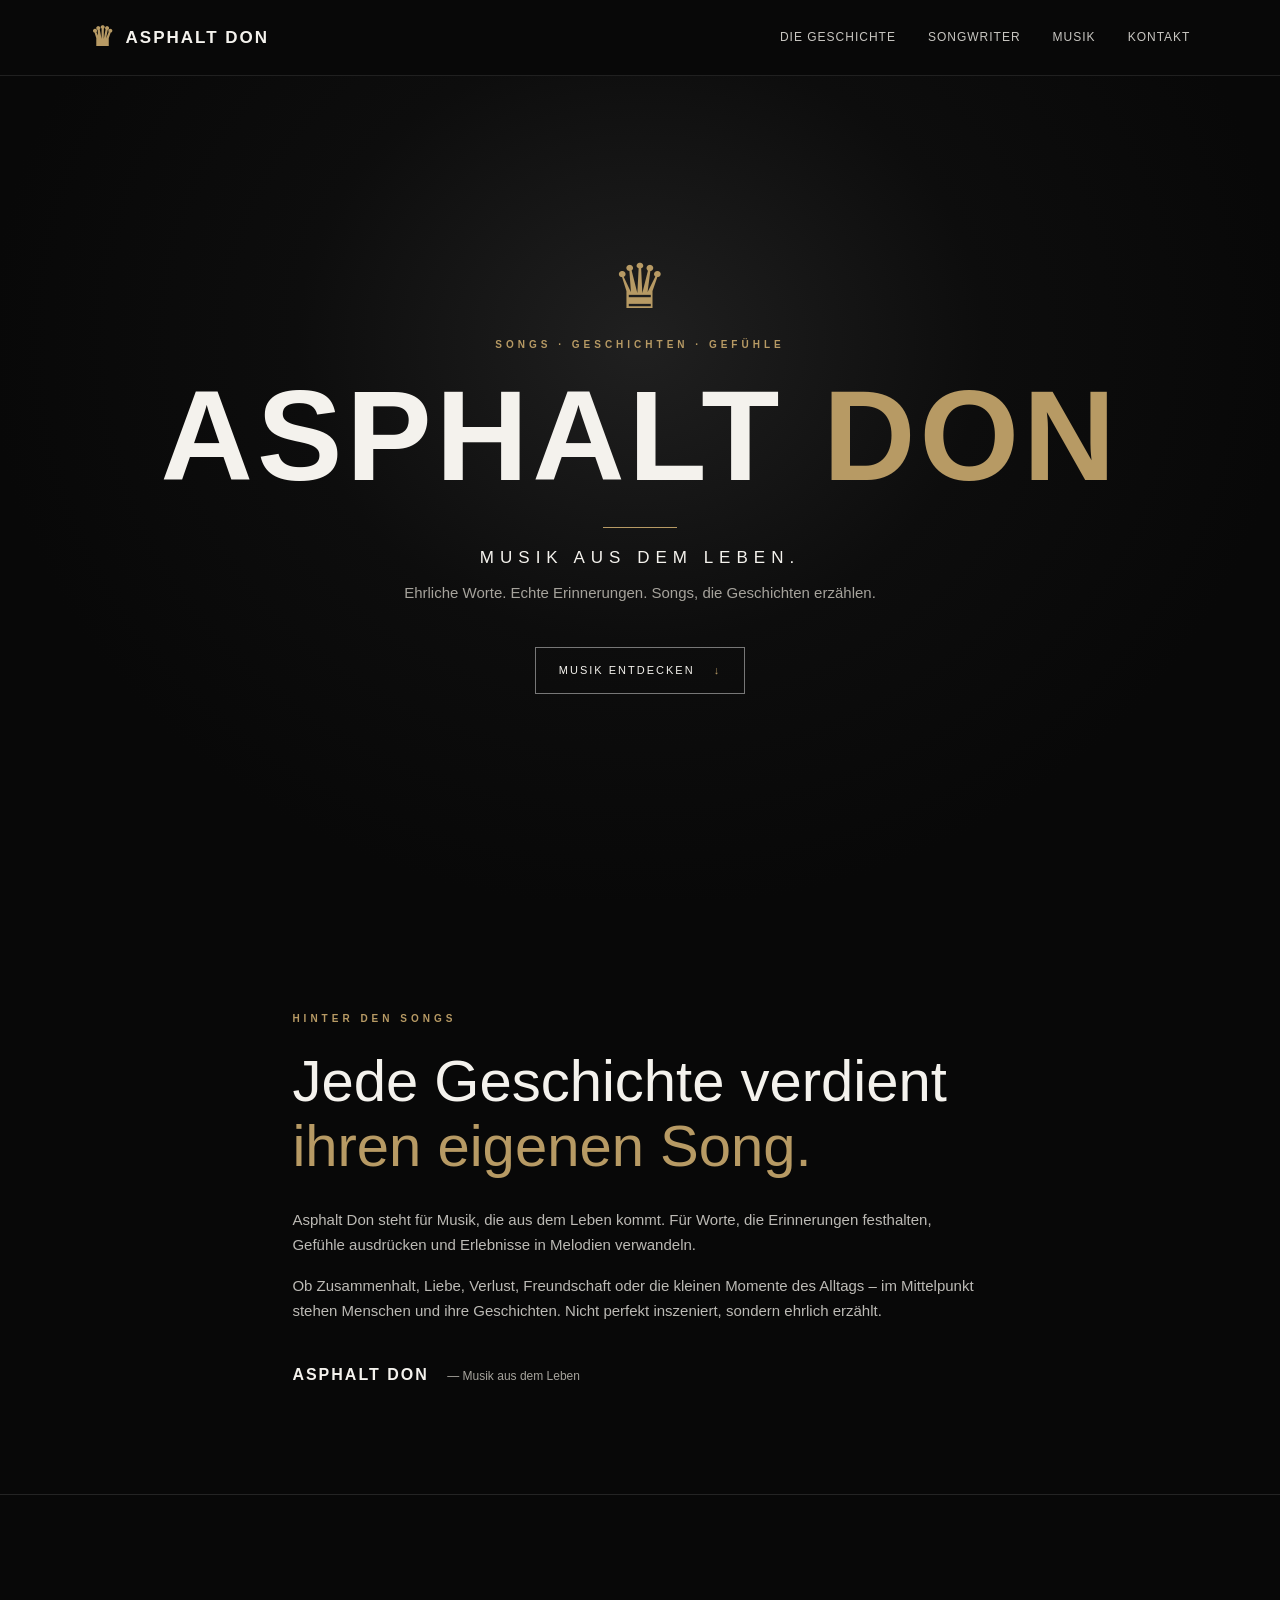
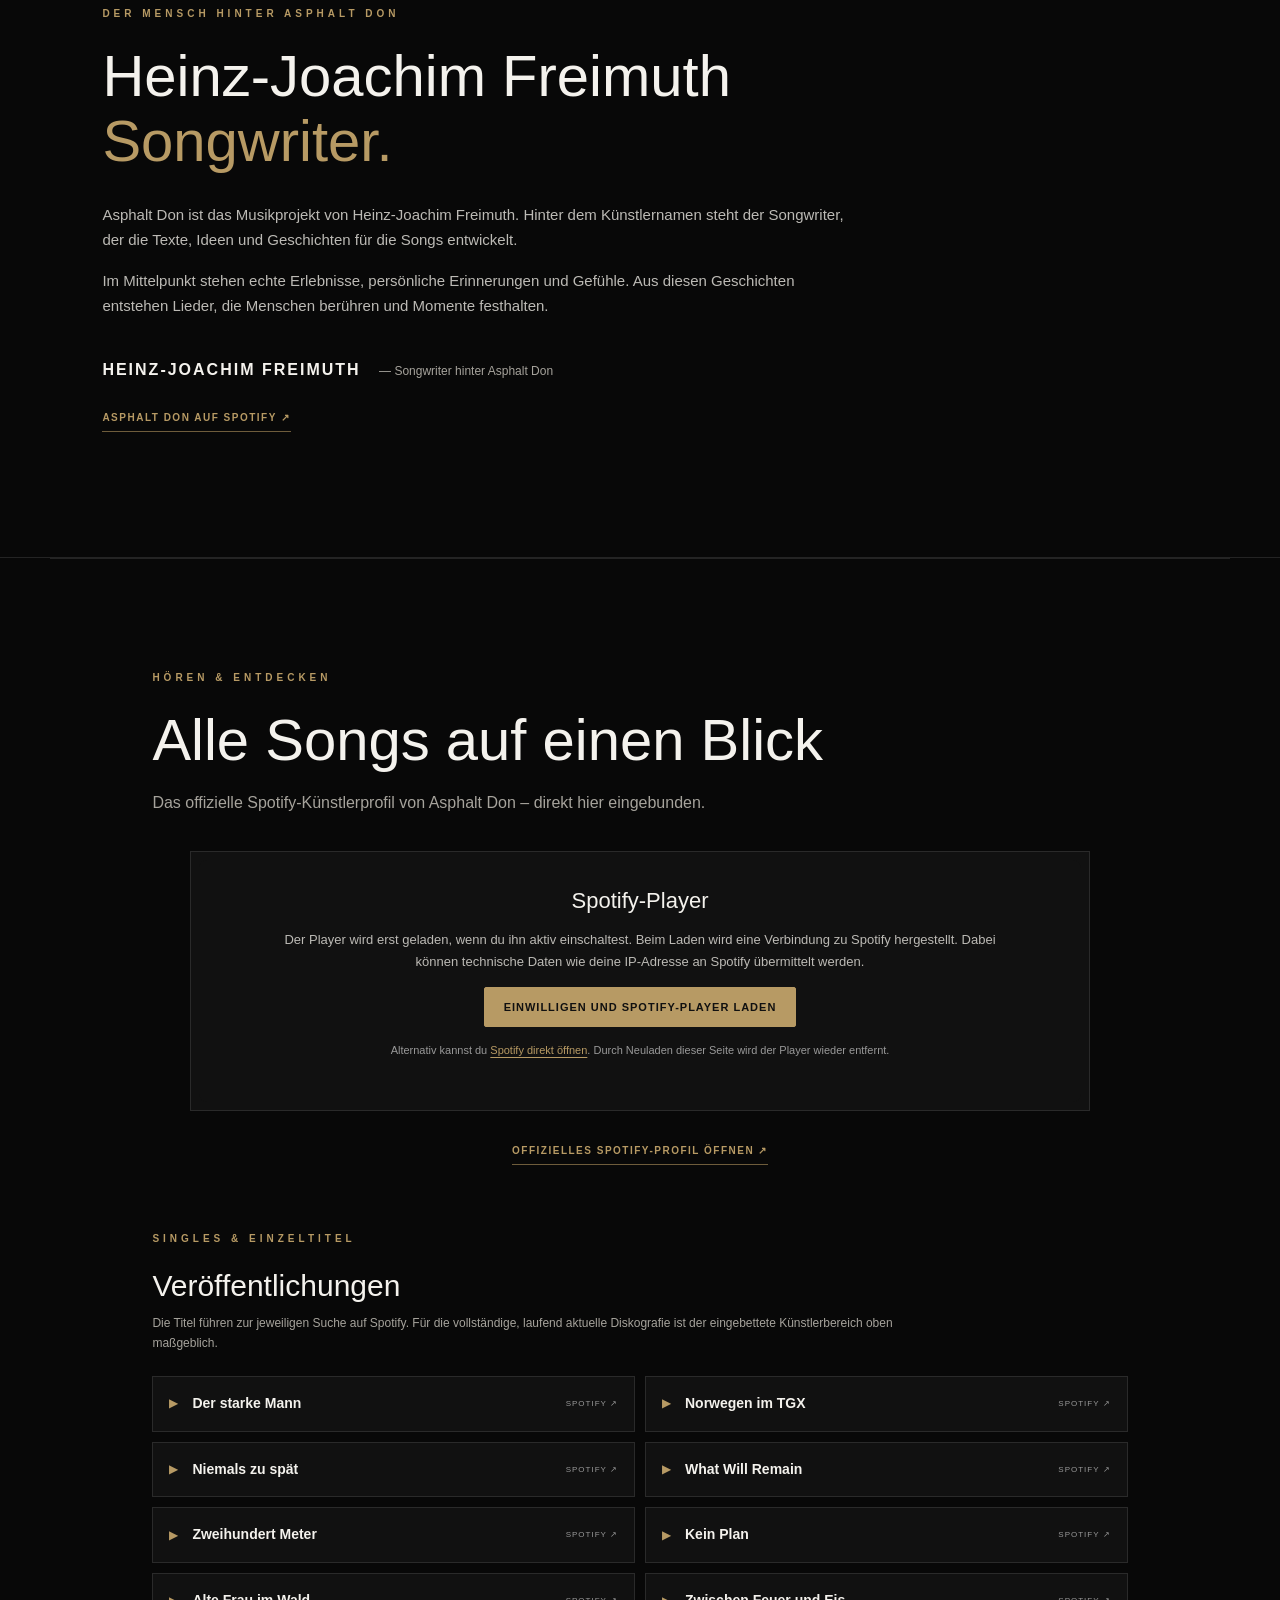
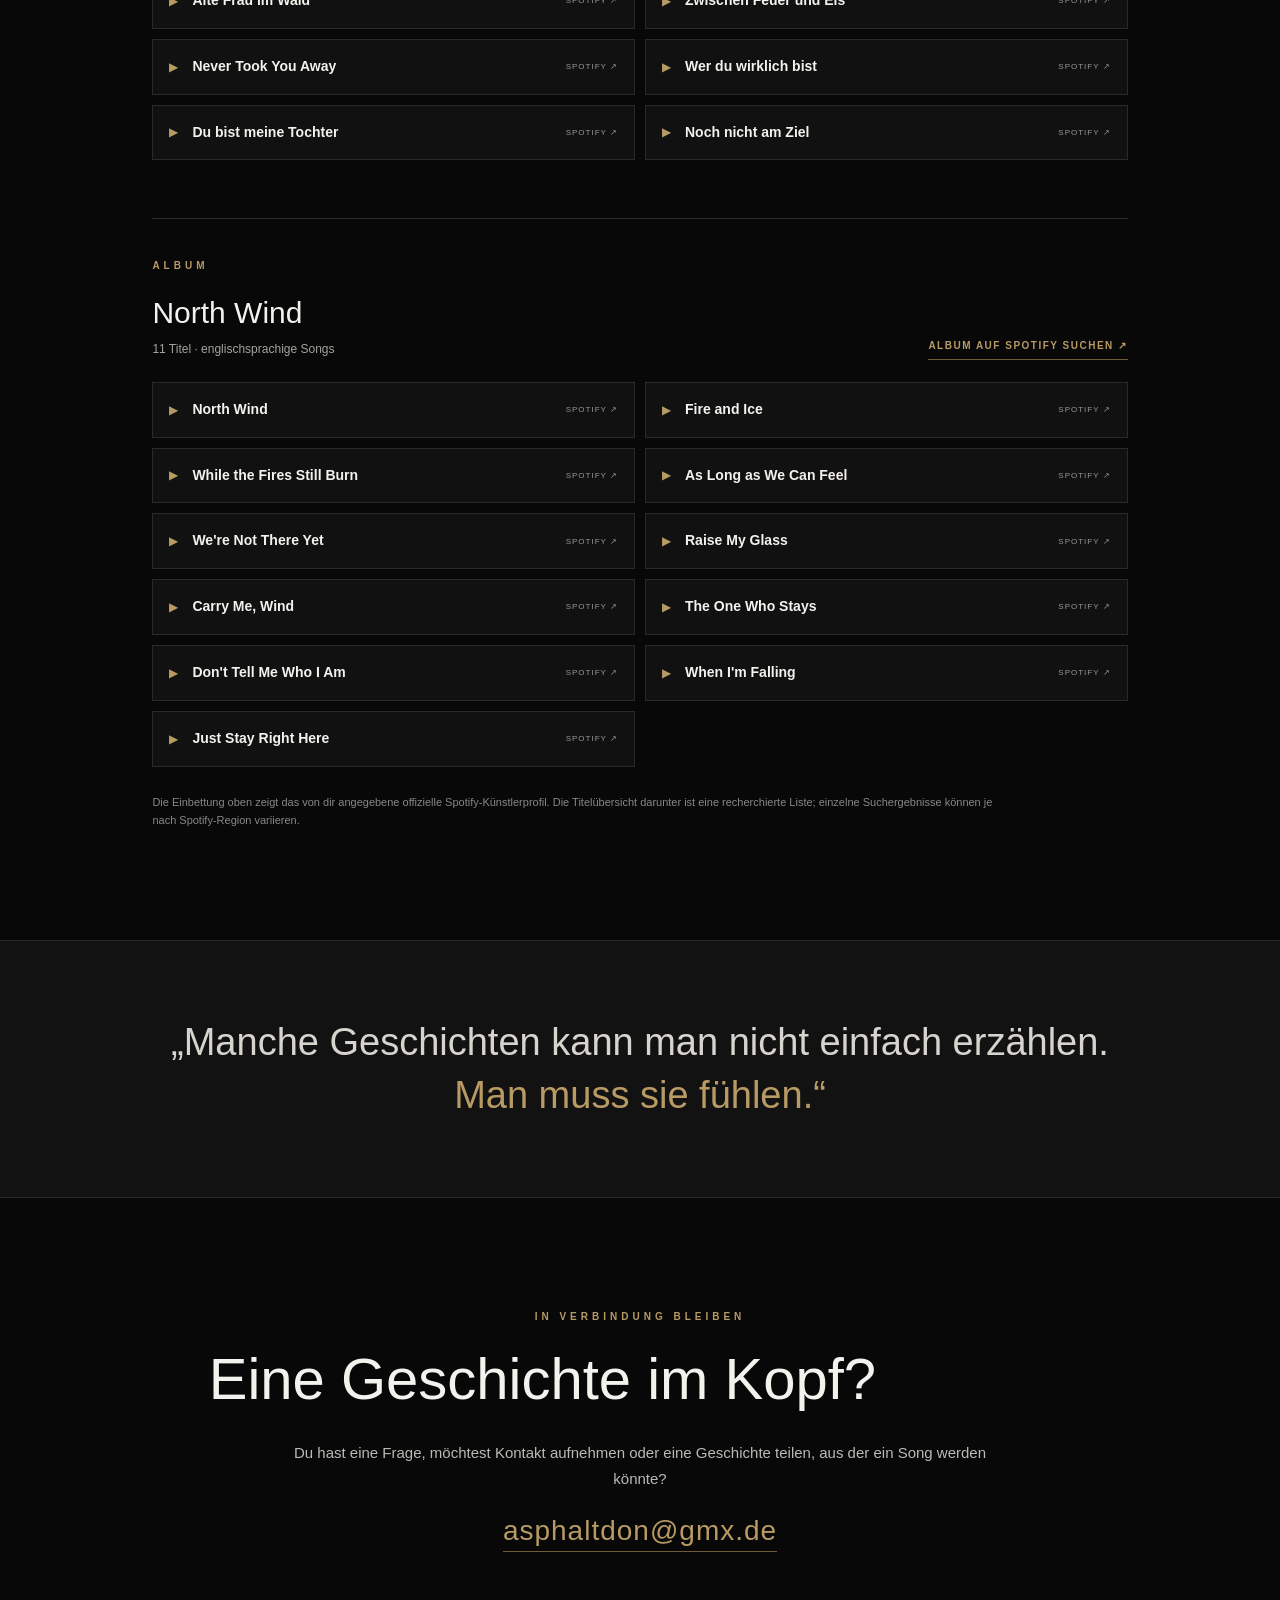
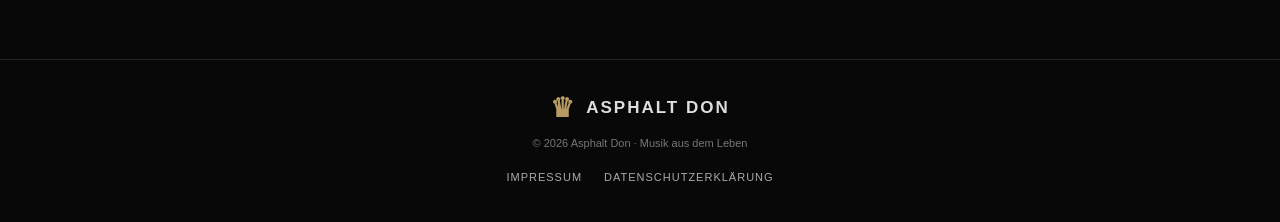
==== commit a1b231fa: "Add files via upload" ====
--- a/index.html
+++ b/index.html
@@ -9,6 +9,7 @@
   <meta name="theme-color" content="#080808">
   <link rel="canonical" href="https://asphalt-don-website.onrender.com/">
   <link rel="stylesheet" href="style.css">
+  <script defer src="https://cloud.umami.is/script.js" data-website-id="77a91b8c-602b-4407-9020-8b6e4a7c1bee"></script>
   <meta property="og:type" content="website">
   <meta property="og:title" content="Asphalt Don – Musik aus dem Leben">
   <meta property="og:description" content="Asphalt Don – das Musikprojekt von Songwriter Heinz-Joachim Freimuth.">
@@ -85,12 +86,13 @@
       <p class="section-lead">Das offizielle Spotify-Künstlerprofil von Asphalt Don – direkt hier eingebunden.</p>
 
       <div class="spotify-embed-wrap">
-        <iframe
-          title="Asphalt Don auf Spotify – offizielles Künstlerprofil"
-          src="https://open.spotify.com/embed/artist/6X4e4WpzbHg0svuTapWIrL?utm_source=generator&theme=0"
-          width="100%" height="450" frameborder="0"
-          allow="autoplay; clipboard-write; encrypted-media; fullscreen; picture-in-picture"
-          loading="lazy"></iframe>
+        <div class="spotify-consent" id="spotify-consent">
+          <p><strong>Spotify-Player</strong></p>
+          <p>Der Player wird erst geladen, wenn du ihn aktiv einschaltest. Beim Laden wird eine Verbindung zu Spotify hergestellt. Dabei können technische Daten wie deine IP-Adresse an Spotify übermittelt werden.</p>
+          <button class="spotify-load" id="load-spotify" type="button">Einwilligen und Spotify-Player laden</button>
+          <p class="spotify-consent-note">Alternativ kannst du <a href="https://open.spotify.com/artist/6X4e4WpzbHg0svuTapWIrL" target="_blank" rel="noopener noreferrer">Spotify direkt öffnen</a>. Durch Neuladen dieser Seite wird der Player wieder entfernt.</p>
+        </div>
+        <div id="spotify-frame-holder"></div>
       </div>
       <p class="spotify-link-row"><a class="spotify-main" href="https://open.spotify.com/artist/6X4e4WpzbHg0svuTapWIrL" target="_blank" rel="noopener noreferrer">OFFIZIELLES SPOTIFY-PROFIL ÖFFNEN ↗</a></p>
 
@@ -155,8 +157,27 @@
   <footer>
     <a class="brand footer-brand" href="#start"><span class="crown">♛</span><span>ASPHALT DON</span></a>
     <p>© <span id="year">2026</span> Asphalt Don · Musik aus dem Leben</p>
-    <p class="footer-note">Impressum und Datenschutzhinweise müssen vor dem öffentlichen Betrieb mit den vollständigen Betreiberangaben ergänzt werden.</p>
+    <nav class="footer-links" aria-label="Rechtliche Informationen">
+      <a href="impressum.html">Impressum</a>
+      <a href="datenschutz.html">Datenschutzerklärung</a>
+    </nav>
   </footer>
-  <script>document.getElementById("year").textContent = new Date().getFullYear();</script>
+  <script>
+    document.getElementById("year").textContent = new Date().getFullYear();
+    document.getElementById("load-spotify").addEventListener("click", function () {
+      const frame = document.createElement("iframe");
+      frame.title = "Asphalt Don auf Spotify – offizielles Künstlerprofil";
+      frame.src = "https://open.spotify.com/embed/artist/6X4e4WpzbHg0svuTapWIrL?utm_source=generator&theme=0";
+      frame.width = "100%";
+      frame.height = "450";
+      frame.loading = "lazy";
+      frame.allow = "autoplay; clipboard-write; encrypted-media; fullscreen; picture-in-picture";
+      frame.setAttribute("frameborder", "0");
+      frame.style.border = "0";
+      frame.style.borderRadius = "8px";
+      document.getElementById("spotify-frame-holder").replaceChildren(frame);
+      document.getElementById("spotify-consent").hidden = true;
+    });
+  </script>
 </body>
 </html>
--- a/style.css
+++ b/style.css
@@ -1,4 +1,3 @@
-@import url('https://fonts.googleapis.com/css2?family=DM+Sans:wght@300;400;500;600;700&family=Oswald:wght@400;500;600;700&display=swap');
 :root{color-scheme:dark;--bg:#080808;--panel:#111;--white:#f4f2ed;--muted:#a6a39c;--line:#343434;--gold:#b79a64}
 *{box-sizing:border-box}html{scroll-behavior:smooth}body{margin:0;background:var(--bg);color:var(--white);font-family:"DM Sans",Arial,sans-serif;line-height:1.7}
 a{color:inherit;text-decoration:none}.topbar{height:76px;padding:0 7vw;display:flex;align-items:center;justify-content:space-between;border-bottom:1px solid #202020;background:#080808;position:absolute;top:0;left:0;right:0;z-index:2}
@@ -18,3 +17,23 @@
 .contact{text-align:center}.contact>p:not(.eyebrow){margin:0 auto 24px}.mail-link{font:500 clamp(19px,3vw,28px) "Oswald",sans-serif;letter-spacing:1px;color:var(--gold);border-bottom:1px solid #6e5c3b;padding-bottom:5px}
 footer{border-top:1px solid #242424;padding:35px 7vw;text-align:center;color:#777;font-size:11px}footer p{margin:12px 0 0}.footer-brand{justify-content:center;color:#ddd}.footer-note{font-size:10px;max-width:680px;margin:15px auto 0;color:#686868}
 @media(max-width:700px){.topbar{height:66px;padding:0 20px}nav{gap:13px;font-size:9px}.brand{font-size:14px;letter-spacing:1px}.crown{font-size:22px}.hero{min-height:690px}.section{padding:78px 24px}.signature span{display:block;margin:7px 0 0}.track-grid,.album-tracks{grid-template-columns:1fr}.album-heading{align-items:flex-start;flex-direction:column}.track-action{font-size:7px}.spotify-embed-wrap{padding:4px}}
+
+/* Rechtliche Seiten und datenschutzfreundlich nachgeladener Spotify-Player */
+.footer-links{display:flex;justify-content:center;gap:22px;margin-top:16px;font-size:11px;color:#aaa}
+.footer-links a:hover,.legal a:hover{color:var(--gold)}
+.spotify-consent{padding:28px;text-align:center;background:#111;border-radius:8px;color:#d0cec8}
+.spotify-consent p{max-width:720px;margin:0 auto 14px;font-size:13px;color:#bcbab5}
+.spotify-consent p strong{font:500 22px "Oswald",Arial,sans-serif;color:var(--white)}
+.spotify-consent-note{font-size:11px!important;color:#999!important;margin-top:14px!important}
+.spotify-consent-note a,.legal a{color:var(--gold);text-decoration:underline;text-underline-offset:3px}
+.spotify-load{display:inline-block;padding:13px 19px;border:1px solid var(--gold);background:#b79a64;color:#101010;font:700 11px "DM Sans",Arial,sans-serif;letter-spacing:1px;text-transform:uppercase;cursor:pointer;border-radius:2px}
+.spotify-load:hover{background:#d0b47e}
+.legal{max-width:900px;padding-top:125px;padding-bottom:90px}
+.legal h1{font:600 clamp(38px,6vw,62px)/1.05 "Oswald",Arial,sans-serif;letter-spacing:1px;margin:0 0 28px}
+.legal h2{font:500 27px/1.2 "Oswald",Arial,sans-serif;margin:38px 0 14px;color:var(--white)}
+.legal p,.legal li{font-size:14px;color:#c7c4bd}
+.legal ul{padding-left:22px}
+.legal .eyebrow{margin-bottom:16px}
+.legal-warning{padding:18px 20px;margin:0 0 30px;background:#241b12;border:1px solid #8a6b3e;color:#f0d7a6;border-radius:3px;font-size:13px}
+.legal-meta{font-size:12px;color:#888;margin-top:35px}
+.legal-back{display:inline-block;margin-top:28px;color:var(--gold)}
